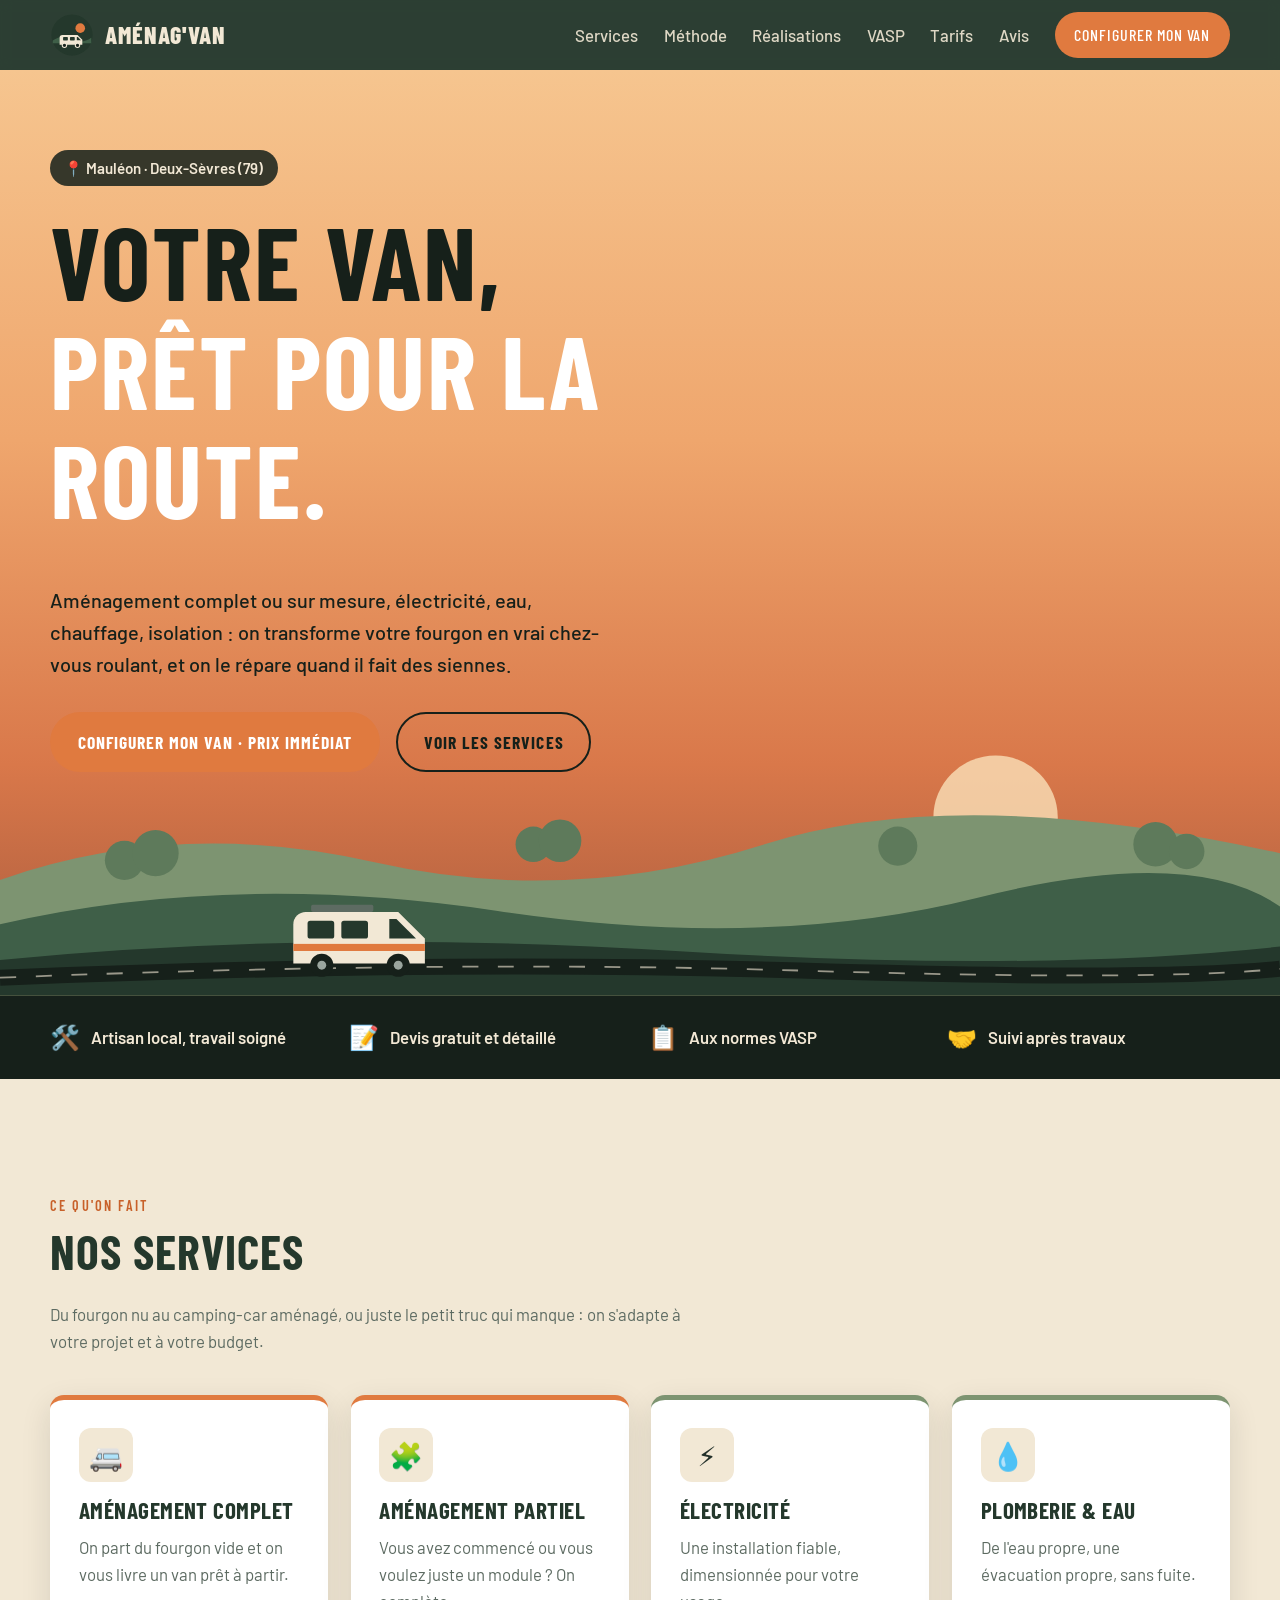
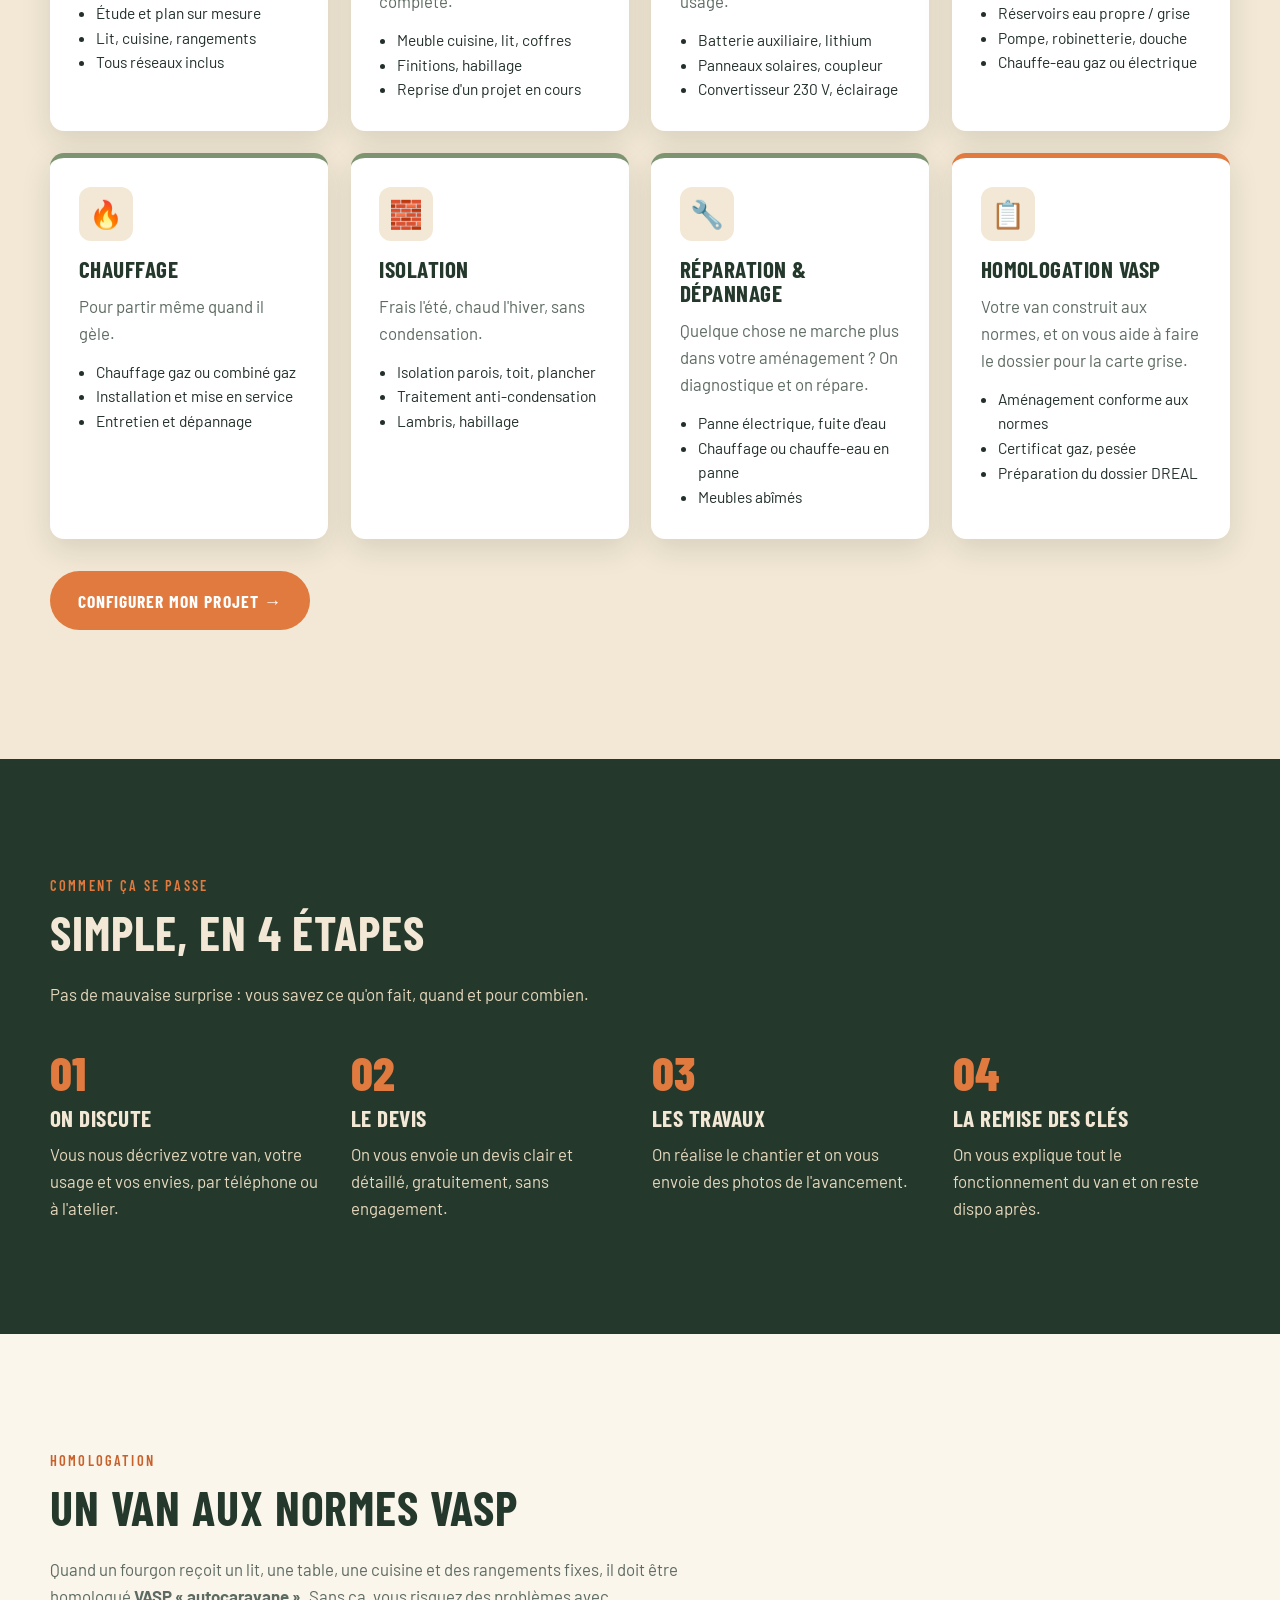
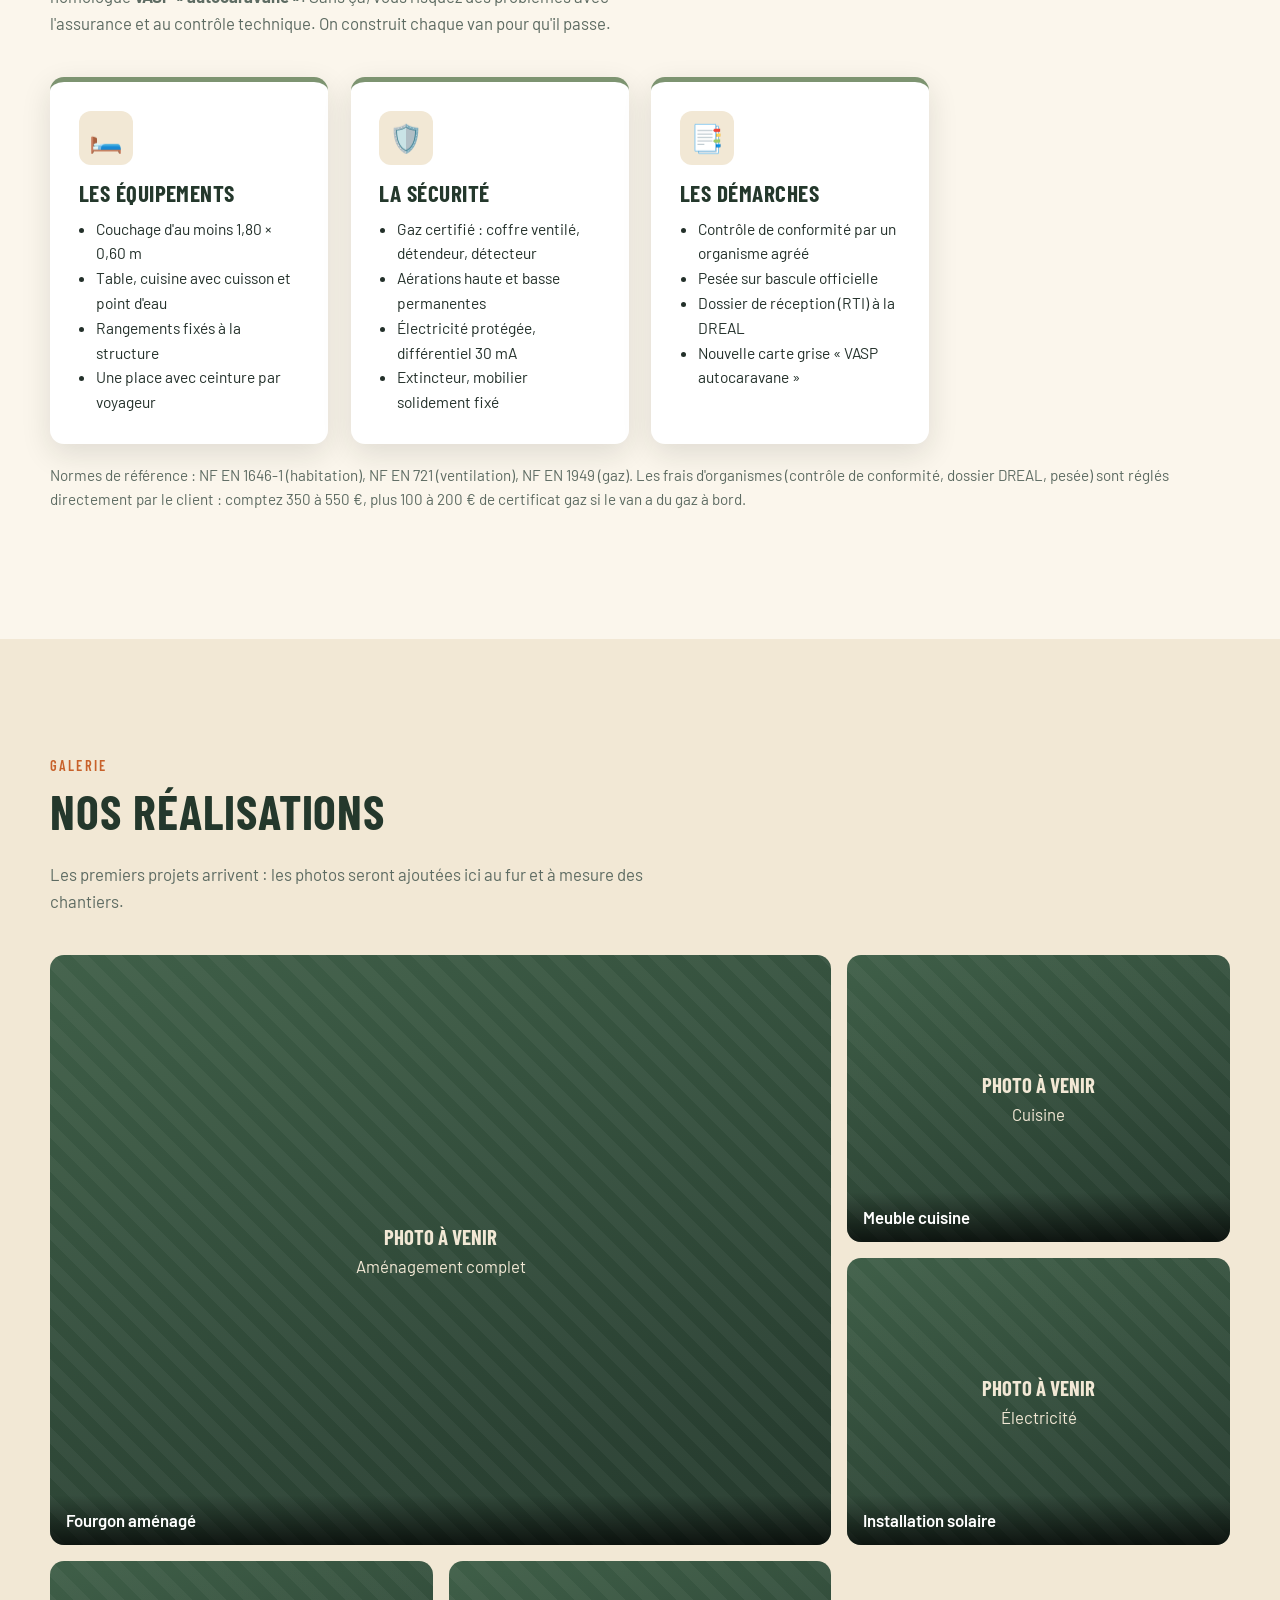
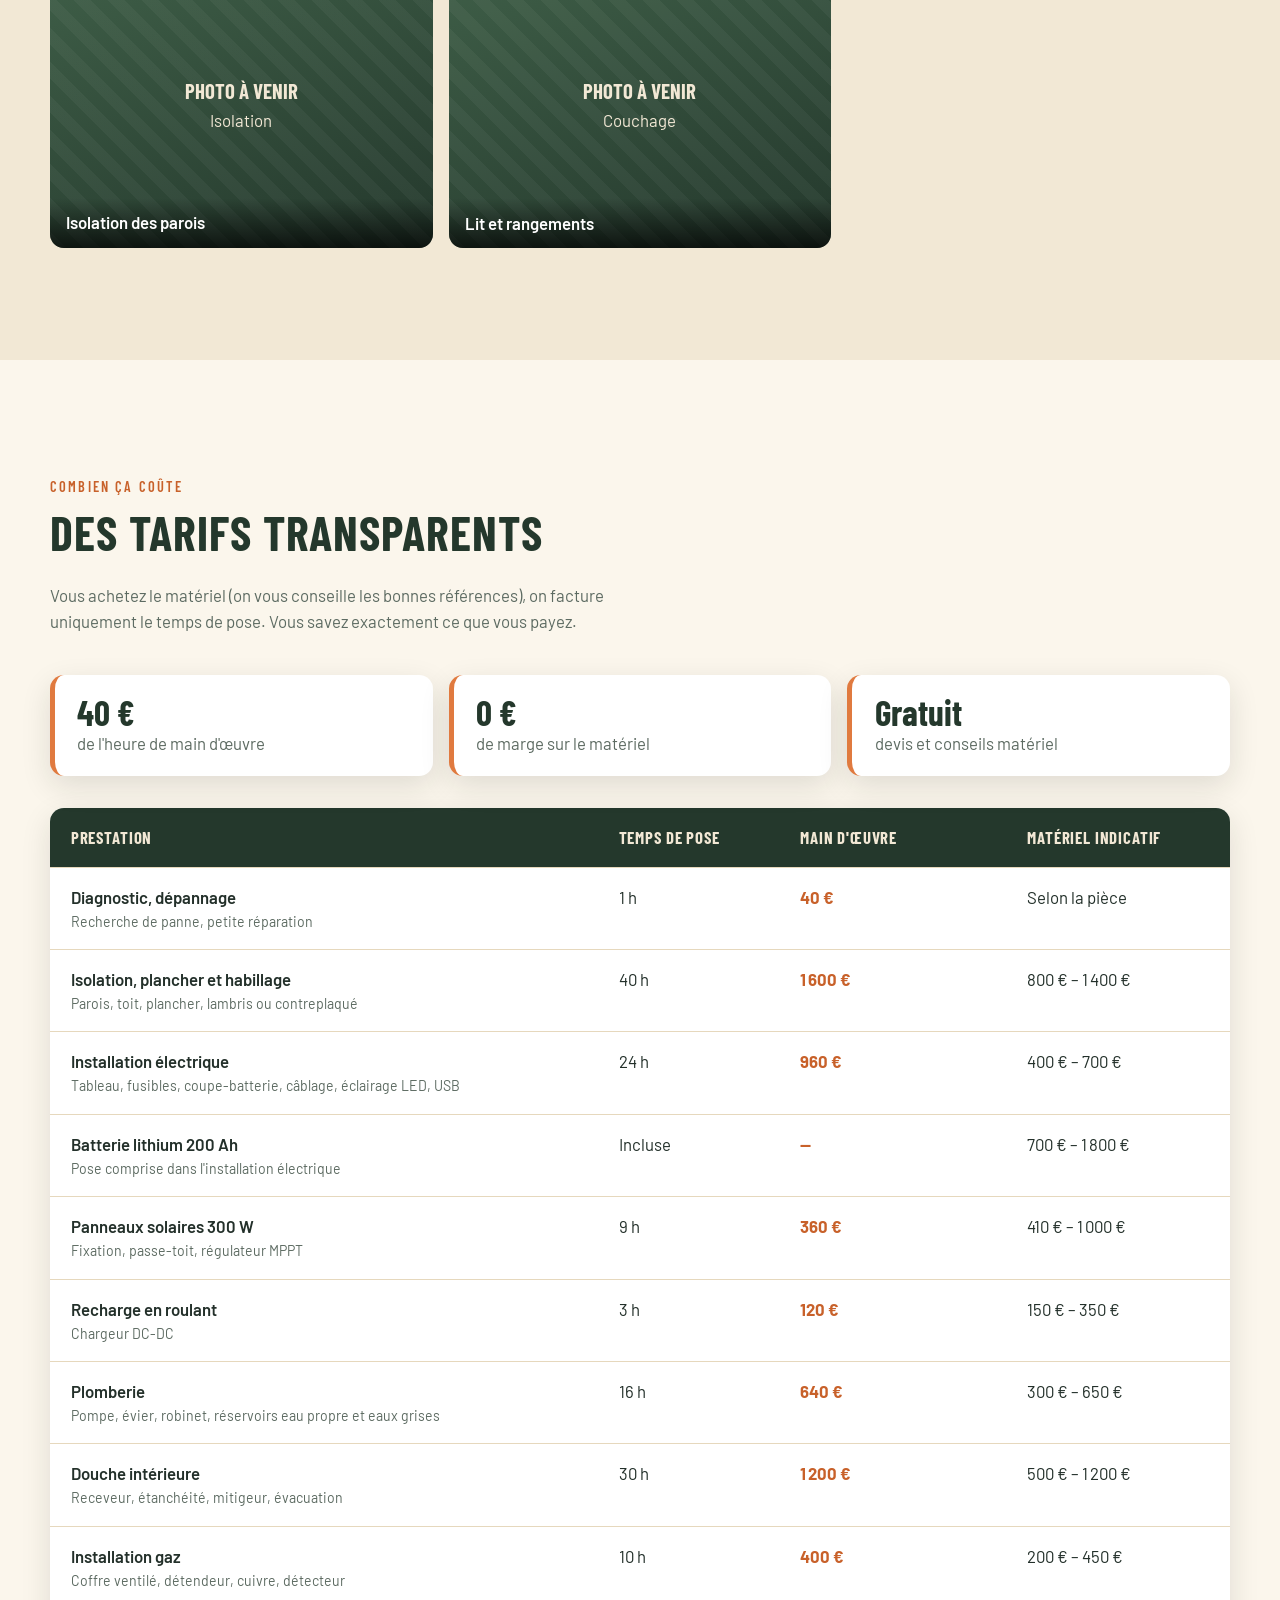
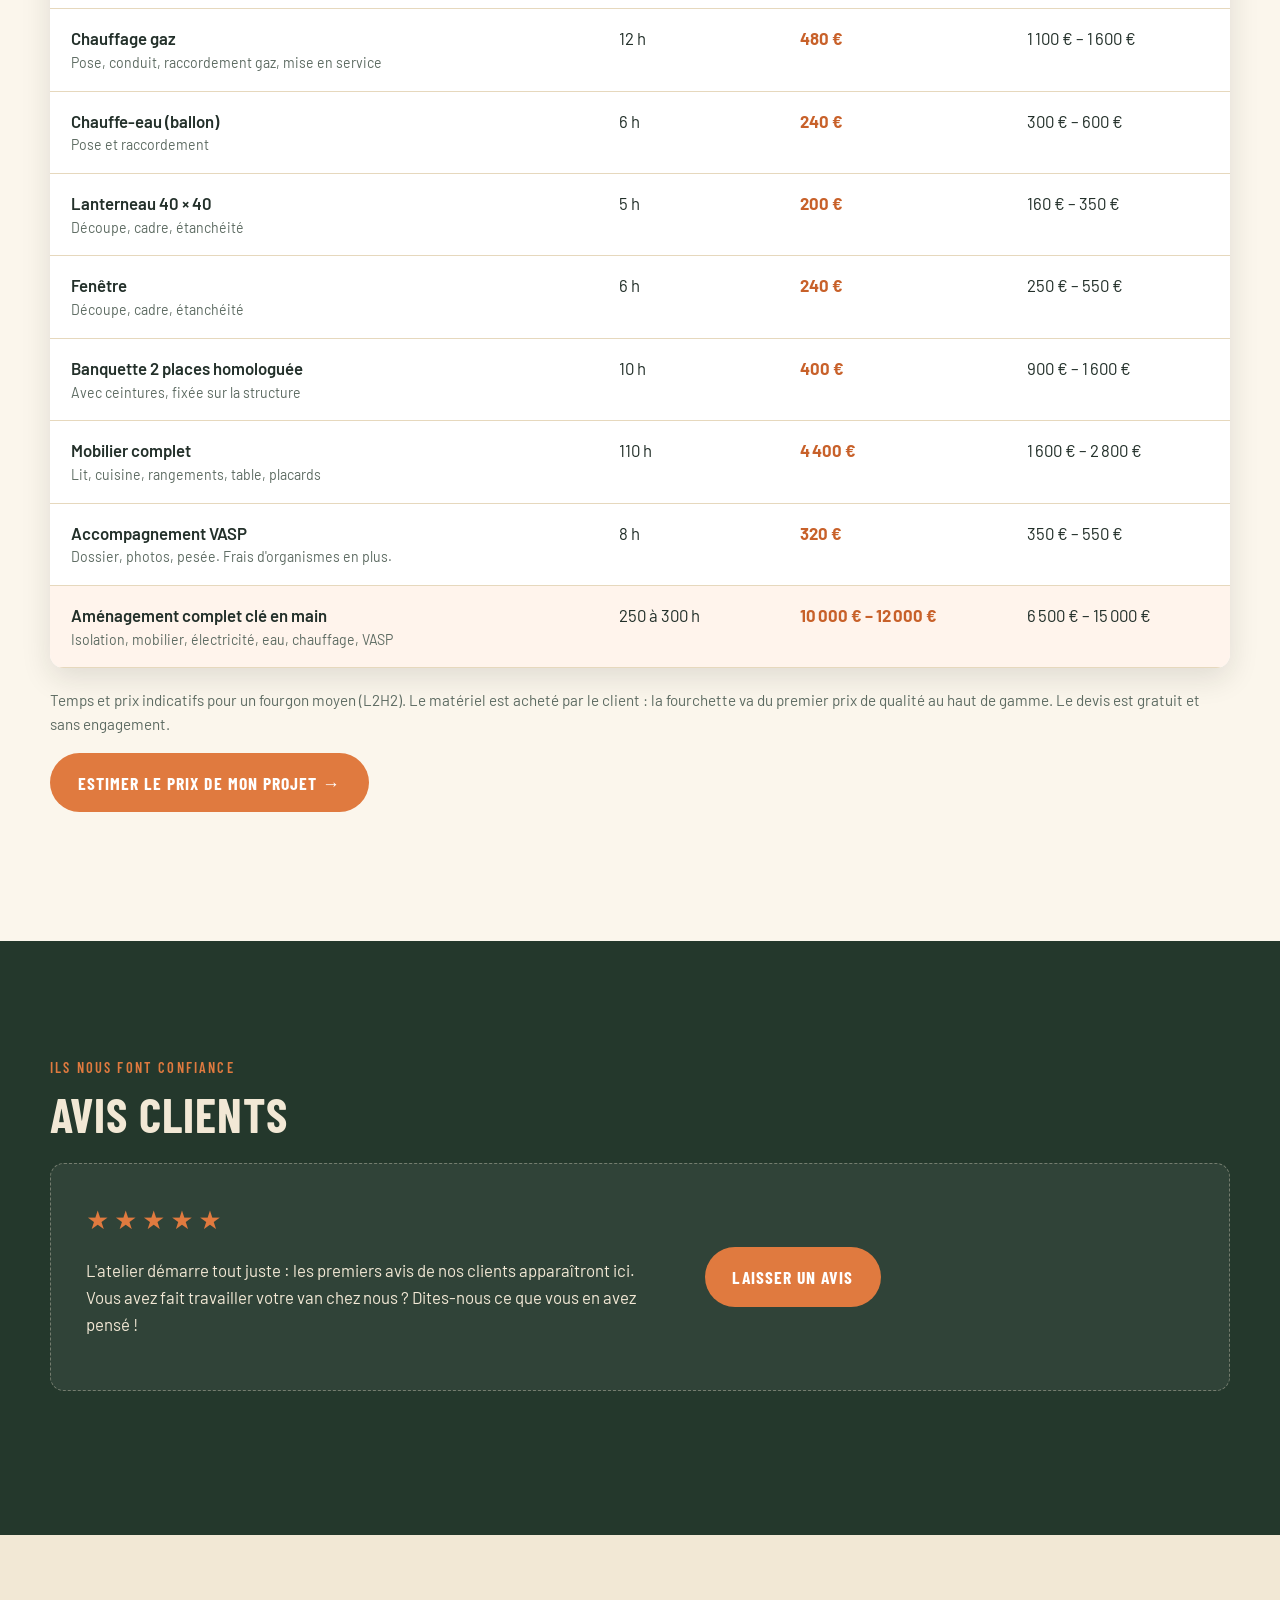
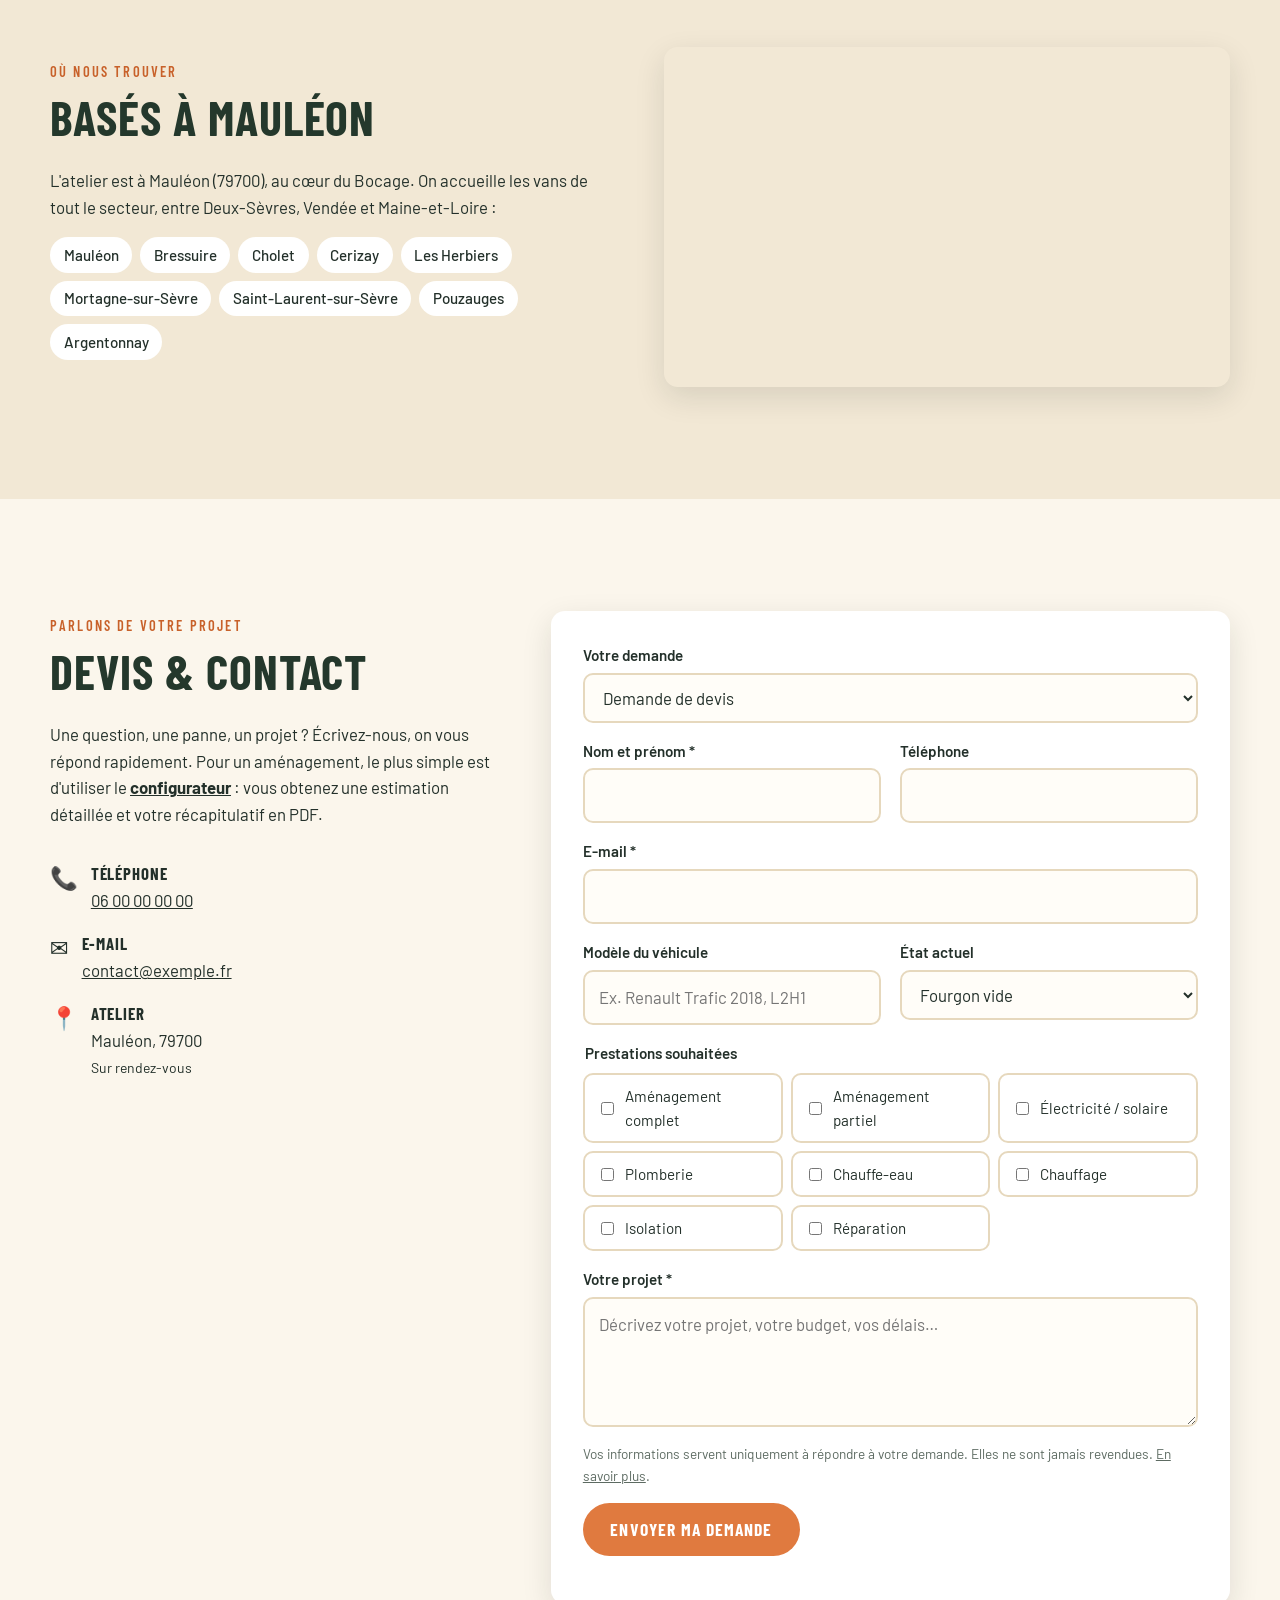
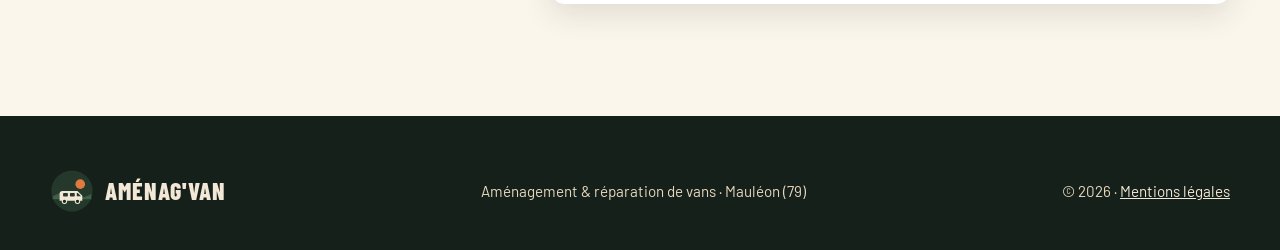
==== index.html @ 992e04f4 "Référencement Google : sitemap, robots.txt, infos entreprise locale Co-Authored-By: Claude Opus 5.5 " ====
<!DOCTYPE html>
<html lang="fr">
<head>
  <meta charset="UTF-8">
  <meta name="viewport" content="width=device-width, initial-scale=1">
  <title>Aménag'Van — Aménagement & réparation de vans à Mauléon (79)</title>
  <meta name="description" content="Aménagement complet ou partiel de vans et fourgons à Mauléon (Deux-Sèvres) : électricité, solaire, plomberie, isolation, chauffage, chauffe-eau. Devis gratuit.">
  <link rel="canonical" href="https://amenagvan.github.io/">
  <link rel="icon" href="assets/logo.svg" type="image/svg+xml">
  <!-- Aperçu lors d'un partage (WhatsApp, Facebook…) -->
  <meta property="og:type" content="website">
  <meta property="og:locale" content="fr_FR">
  <meta property="og:site_name" content="Aménag'Van">
  <meta property="og:title" content="Aménag'Van — Aménagement & réparation de vans à Mauléon (79)">
  <meta property="og:description" content="Aménagement complet ou partiel de vans : électricité, solaire, eau, chauffage gaz, isolation, homologation VASP. Estimation gratuite en ligne.">
  <meta property="og:url" content="https://amenagvan.github.io/">
  <!-- Infos entreprise locale pour Google -->
  <script type="application/ld+json">
  {
    "@context": "https://schema.org",
    "@type": "AutoRepair",
    "name": "Aménag'Van",
    "url": "https://amenagvan.github.io/",
    "logo": "https://amenagvan.github.io/assets/logo.svg",
    "description": "Aménagement complet ou partiel et réparation de vans et fourgons : électricité, solaire, plomberie, isolation, chauffage gaz, homologation VASP.",
    "address": { "@type": "PostalAddress", "addressLocality": "Mauléon", "postalCode": "79700", "addressRegion": "Deux-Sèvres", "addressCountry": "FR" },
    "areaServed": ["Mauléon", "Bressuire", "Cholet", "Cerizay", "Les Herbiers", "Mortagne-sur-Sèvre", "Pouzauges"],
    "priceRange": "€€"
  }
  </script>
  <link rel="preconnect" href="https://fonts.googleapis.com">
  <link rel="preconnect" href="https://fonts.gstatic.com" crossorigin>
  <link href="https://fonts.googleapis.com/css2?family=Barlow:wght@400;500;600;700&family=Barlow+Condensed:wght@600;700;800&display=swap" rel="stylesheet">
  <link rel="stylesheet" href="css/style.css?v=3">
</head>
<body>

<!-- ================= EN-TÊTE ================= -->
<header class="entete">
  <div class="container">
    <a href="#accueil" class="marque">
      <img src="assets/logo.svg" alt="">
      <span>Aménag'Van</span>
    </a>
    <button class="burger" aria-label="Ouvrir le menu" aria-expanded="false">☰</button>
    <nav class="nav" aria-label="Navigation principale">
      <ul>
        <li><a href="#services">Services</a></li>
        <li><a href="#methode">Méthode</a></li>
        <li><a href="#realisations">Réalisations</a></li>
        <li><a href="#vasp">VASP</a></li>
        <li><a href="#tarifs">Tarifs</a></li>
        <li><a href="#avis">Avis</a></li>
        <li><a href="configurateur.html" class="btn btn--soleil">Configurer mon van</a></li>
      </ul>
    </nav>
  </div>
</header>

<main>

<!-- ================= HÉRO ================= -->
<section class="hero" id="accueil">
  <div class="container">
    <span class="badge-lieu">📍 Mauléon · Deux-Sèvres (79)</span>
    <h1>Votre van, <em>prêt pour la route.</em></h1>
    <p>Aménagement complet ou sur mesure, électricité, eau, chauffage, isolation : on transforme votre fourgon en vrai chez-vous roulant, et on le répare quand il fait des siennes.</p>
    <div class="btns">
      <a href="configurateur.html" class="btn btn--soleil">Configurer mon van · prix immédiat</a>
      <a href="#services" class="btn btn--contour">Voir les services</a>
    </div>
  </div>

  <!-- Paysage illustré : bocage + van -->
  <svg class="hero__paysage" viewBox="0 0 1440 320" preserveAspectRatio="xMidYMax slice" aria-hidden="true">
    <circle cx="1120" cy="120" r="70" fill="#fbe0b8" opacity=".8"/>
    <path d="M0 190 Q200 120 420 170 T860 150 T1440 160 V320 H0 Z" fill="#7d9471"/>
    <g fill="#5e7a5b">
      <circle cx="140" cy="168" r="22"/><circle cx="175" cy="160" r="26"/><circle cx="600" cy="150" r="20"/>
      <circle cx="630" cy="146" r="24"/><circle cx="1010" cy="152" r="22"/><circle cx="1300" cy="150" r="25"/><circle cx="1335" cy="158" r="20"/>
    </g>
    <path d="M0 240 Q260 180 560 225 T1100 210 T1440 220 V320 H0 Z" fill="#3f5f48"/>
    <path d="M0 280 Q360 245 760 270 T1440 265 V320 H0 Z" fill="#24382c"/>
    <!-- route -->
    <path d="M0 300 Q500 280 900 292 T1440 290" stroke="#16201a" stroke-width="18" fill="none"/>
    <path d="M0 300 Q500 280 900 292 T1440 290" stroke="#f2e8d5" stroke-width="2" stroke-dasharray="18 22" fill="none" opacity=".6"/>
    <!-- van -->
    <g transform="translate(330 222)">
      <path d="M0 62 V18 a14 14 0 0 1 14-14 h104 l30 30 v28 Z" fill="#f2e8d5"/>
      <rect x="0" y="40" width="148" height="8" fill="#e07a3f"/>
      <rect x="16" y="14" width="30" height="20" rx="3" fill="#24382c"/>
      <rect x="54" y="14" width="30" height="20" rx="3" fill="#24382c"/>
      <path d="M108 12 h8 l22 22 h-30 Z" fill="#24382c"/>
      <rect x="20" y="-4" width="70" height="8" rx="2" fill="#5d6b62"/>
      <circle cx="32" cy="64" r="13" fill="#16201a"/><circle cx="32" cy="64" r="5" fill="#9aa59e"/>
      <circle cx="118" cy="64" r="13" fill="#16201a"/><circle cx="118" cy="64" r="5" fill="#9aa59e"/>
    </g>
  </svg>
</section>

<!-- ================= ATOUTS ================= -->
<section class="atouts" aria-label="Nos engagements">
  <div class="container">
    <ul>
      <li><span>🛠️</span> Artisan local, travail soigné</li>
      <li><span>📝</span> Devis gratuit et détaillé</li>
      <li><span>📋</span> Aux normes VASP</li>
      <li><span>🤝</span> Suivi après travaux</li>
    </ul>
  </div>
</section>

<!-- ================= SERVICES ================= -->
<section class="section" id="services">
  <div class="container">
    <span class="surtitre">Ce qu'on fait</span>
    <h2>Nos services</h2>
    <p class="intro">Du fourgon nu au camping-car aménagé, ou juste le petit truc qui manque : on s'adapte à votre projet et à votre budget.</p>

    <div class="grille-services">
      <article class="carte carte--vedette">
        <div class="ico">🚐</div>
        <h3>Aménagement complet</h3>
        <p>On part du fourgon vide et on vous livre un van prêt à partir.</p>
        <ul><li>Étude et plan sur mesure</li><li>Lit, cuisine, rangements</li><li>Tous réseaux inclus</li></ul>
      </article>
      <article class="carte carte--vedette">
        <div class="ico">🧩</div>
        <h3>Aménagement partiel</h3>
        <p>Vous avez commencé ou vous voulez juste un module ? On complète.</p>
        <ul><li>Meuble cuisine, lit, coffres</li><li>Finitions, habillage</li><li>Reprise d'un projet en cours</li></ul>
      </article>
      <article class="carte">
        <div class="ico">⚡</div>
        <h3>Électricité</h3>
        <p>Une installation fiable, dimensionnée pour votre usage.</p>
        <ul><li>Batterie auxiliaire, lithium</li><li>Panneaux solaires, coupleur</li><li>Convertisseur 230 V, éclairage</li></ul>
      </article>
      <article class="carte">
        <div class="ico">💧</div>
        <h3>Plomberie & eau</h3>
        <p>De l'eau propre, une évacuation propre, sans fuite.</p>
        <ul><li>Réservoirs eau propre / grise</li><li>Pompe, robinetterie, douche</li><li>Chauffe-eau gaz ou électrique</li></ul>
      </article>
      <article class="carte">
        <div class="ico">🔥</div>
        <h3>Chauffage</h3>
        <p>Pour partir même quand il gèle.</p>
        <ul><li>Chauffage gaz ou combiné gaz</li><li>Installation et mise en service</li><li>Entretien et dépannage</li></ul>
      </article>
      <article class="carte">
        <div class="ico">🧱</div>
        <h3>Isolation</h3>
        <p>Frais l'été, chaud l'hiver, sans condensation.</p>
        <ul><li>Isolation parois, toit, plancher</li><li>Traitement anti-condensation</li><li>Lambris, habillage</li></ul>
      </article>
      <article class="carte">
        <div class="ico">🔧</div>
        <h3>Réparation & dépannage</h3>
        <p>Quelque chose ne marche plus dans votre aménagement ? On diagnostique et on répare.</p>
        <ul><li>Panne électrique, fuite d'eau</li><li>Chauffage ou chauffe-eau en panne</li><li>Meubles abîmés</li></ul>
      </article>
      <article class="carte carte--vedette">
        <div class="ico">📋</div>
        <h3>Homologation VASP</h3>
        <p>Votre van construit aux normes, et on vous aide à faire le dossier pour la carte grise.</p>
        <ul><li>Aménagement conforme aux normes</li><li>Certificat gaz, pesée</li><li>Préparation du dossier DREAL</li></ul>
      </article>
    </div>
    <p style="margin-top:2rem"><a href="configurateur.html" class="btn btn--soleil">Configurer mon projet →</a></p>
  </div>
</section>

<!-- ================= MÉTHODE ================= -->
<section class="section section--sombre" id="methode">
  <div class="container">
    <span class="surtitre">Comment ça se passe</span>
    <h2>Simple, en 4 étapes</h2>
    <p class="intro">Pas de mauvaise surprise : vous savez ce qu'on fait, quand et pour combien.</p>
    <div class="etapes">
      <div class="etape"><h3>On discute</h3><p>Vous nous décrivez votre van, votre usage et vos envies, par téléphone ou à l'atelier.</p></div>
      <div class="etape"><h3>Le devis</h3><p>On vous envoie un devis clair et détaillé, gratuitement, sans engagement.</p></div>
      <div class="etape"><h3>Les travaux</h3><p>On réalise le chantier et on vous envoie des photos de l'avancement.</p></div>
      <div class="etape"><h3>La remise des clés</h3><p>On vous explique tout le fonctionnement du van et on reste dispo après.</p></div>
    </div>
  </div>
</section>

<!-- ================= VASP ================= -->
<section class="section section--claire" id="vasp">
  <div class="container">
    <span class="surtitre">Homologation</span>
    <h2>Un van aux normes VASP</h2>
    <p class="intro">Quand un fourgon reçoit un lit, une table, une cuisine et des rangements fixes, il doit être homologué <strong>VASP « autocaravane »</strong>. Sans ça, vous risquez des problèmes avec l'assurance et au contrôle technique. On construit chaque van pour qu'il passe.</p>

    <div class="grille-services">
      <article class="carte">
        <div class="ico">🛏️</div>
        <h3>Les équipements</h3>
        <ul><li>Couchage d'au moins 1,80 × 0,60 m</li><li>Table, cuisine avec cuisson et point d'eau</li><li>Rangements fixés à la structure</li><li>Une place avec ceinture par voyageur</li></ul>
      </article>
      <article class="carte">
        <div class="ico">🛡️</div>
        <h3>La sécurité</h3>
        <ul><li>Gaz certifié : coffre ventilé, détendeur, détecteur</li><li>Aérations haute et basse permanentes</li><li>Électricité protégée, différentiel 30 mA</li><li>Extincteur, mobilier solidement fixé</li></ul>
      </article>
      <article class="carte">
        <div class="ico">📑</div>
        <h3>Les démarches</h3>
        <ul><li>Contrôle de conformité par un organisme agréé</li><li>Pesée sur bascule officielle</li><li>Dossier de réception (RTI) à la DREAL</li><li>Nouvelle carte grise « VASP autocaravane »</li></ul>
      </article>
    </div>
    <p class="note">Normes de référence : NF EN 1646-1 (habitation), NF EN 721 (ventilation), NF EN 1949 (gaz). Les frais d'organismes (contrôle de conformité, dossier DREAL, pesée) sont réglés directement par le client : comptez 350 à 550 €, plus 100 à 200 € de certificat gaz si le van a du gaz à bord.</p>
  </div>
</section>

<!-- ================= RÉALISATIONS ================= -->
<section class="section" id="realisations">
  <div class="container">
    <span class="surtitre">Galerie</span>
    <h2>Nos réalisations</h2>
    <p class="intro">Les premiers projets arrivent : les photos seront ajoutées ici au fur et à mesure des chantiers.</p>

    <!-- Pour ajouter une photo : remplacer le <div class="vide"> par
         <img src="assets/galerie/nom-photo.jpg" alt="Description"> -->
    <div class="galerie">
      <figure><div class="vide"><div><strong>Photo à venir</strong>Aménagement complet</div></div><figcaption>Fourgon aménagé</figcaption></figure>
      <figure><div class="vide"><div><strong>Photo à venir</strong>Cuisine</div></div><figcaption>Meuble cuisine</figcaption></figure>
      <figure><div class="vide"><div><strong>Photo à venir</strong>Électricité</div></div><figcaption>Installation solaire</figcaption></figure>
      <figure><div class="vide"><div><strong>Photo à venir</strong>Isolation</div></div><figcaption>Isolation des parois</figcaption></figure>
      <figure><div class="vide"><div><strong>Photo à venir</strong>Couchage</div></div><figcaption>Lit et rangements</figcaption></figure>
    </div>
  </div>
</section>

<!-- ================= TARIFS ================= -->
<section class="section section--claire" id="tarifs">
  <div class="container">
    <span class="surtitre">Combien ça coûte</span>
    <h2>Des tarifs transparents</h2>
    <p class="intro">Vous achetez le matériel (on vous conseille les bonnes références), on facture uniquement le temps de pose. Vous savez exactement ce que vous payez.</p>

    <div class="principe-tarif">
      <div><b data-tarif="taux">40 €</b><span>de l'heure de main d'œuvre</span></div>
      <div><b>0 €</b><span>de marge sur le matériel</span></div>
      <div><b>Gratuit</b><span>devis et conseils matériel</span></div>
    </div>

    <!-- Le tableau est rempli automatiquement depuis js/tarifs.js -->
    <table class="tarifs">
      <thead><tr><th>Prestation</th><th>Temps de pose</th><th>Main d'œuvre</th><th>Matériel indicatif</th></tr></thead>
      <tbody id="grille-tarifs"></tbody>
    </table>
    <p class="note">Temps et prix indicatifs pour un fourgon moyen (L2H2). Le matériel est acheté par le client : la fourchette va du premier prix de qualité au haut de gamme. Le devis est gratuit et sans engagement.</p>
    <p><a href="configurateur.html" class="btn btn--soleil">Estimer le prix de mon projet →</a></p>
  </div>
</section>

<!-- ================= AVIS ================= -->
<section class="section section--sombre" id="avis">
  <div class="container">
    <span class="surtitre">Ils nous font confiance</span>
    <h2>Avis clients</h2>

    <div class="avis-vide">
      <div>
        <div class="etoiles">★★★★★</div>
        <p>L'atelier démarre tout juste : les premiers avis de nos clients apparaîtront ici. Vous avez fait travailler votre van chez nous ? Dites-nous ce que vous en avez pensé !</p>
      </div>
      <div><a href="#devis" class="btn btn--soleil" data-sujet="avis">Laisser un avis</a></div>
    </div>

    <!-- Pour ajouter un vrai avis, copier ce bloc dans .liste-avis :
    <blockquote class="avis">
      <div class="etoiles">★★★★★</div>
      <p>Texte de l'avis.</p>
      <cite>Prénom, ville</cite>
    </blockquote>
    -->
    <div class="liste-avis"></div>
  </div>
</section>

<!-- ================= ZONE ================= -->
<section class="section" id="zone">
  <div class="container zone">
    <div>
      <span class="surtitre">Où nous trouver</span>
      <h2>Basés à Mauléon</h2>
      <p>L'atelier est à Mauléon (79700), au cœur du Bocage. On accueille les vans de tout le secteur, entre Deux-Sèvres, Vendée et Maine-et-Loire :</p>
      <ul class="villes">
        <li>Mauléon</li><li>Bressuire</li><li>Cholet</li><li>Cerizay</li><li>Les Herbiers</li>
        <li>Mortagne-sur-Sèvre</li><li>Saint-Laurent-sur-Sèvre</li><li>Pouzauges</li><li>Argentonnay</li>
      </ul>
    </div>
    <iframe title="Carte de Mauléon"
      src="https://www.openstreetmap.org/export/embed.html?bbox=-0.86%2C46.86%2C-0.64%2C46.98&amp;layer=mapnik&amp;marker=46.9228%2C-0.7495"
      loading="lazy"></iframe>
  </div>
</section>

<!-- ================= DEVIS / CONTACT ================= -->
<section class="section section--claire" id="devis">
  <div class="container devis-grille">
    <div>
      <span class="surtitre">Parlons de votre projet</span>
      <h2>Devis & contact</h2>
      <p>Une question, une panne, un projet ? Écrivez-nous, on vous répond rapidement. Pour un aménagement, le plus simple est d'utiliser le <a href="configurateur.html"><strong>configurateur</strong></a> : vous obtenez une estimation détaillée et votre récapitulatif en PDF.</p>
      <ul class="infos-contact">
        <li><span>📞</span><div><strong>Téléphone</strong><a href="tel:+33600000000" data-config="tel">06 00 00 00 00</a></div></li>
        <li><span>✉️</span><div><strong>E-mail</strong><a href="mailto:contact@exemple.fr" data-config="email">contact@exemple.fr</a></div></li>
        <li><span>📍</span><div><strong>Atelier</strong>Mauléon, 79700<br><small>Sur rendez-vous</small></div></li>
      </ul>
    </div>

    <form class="formulaire" id="form-devis" novalidate>
      <div class="champ champ--large">
        <label for="sujet">Votre demande</label>
        <select id="sujet" name="sujet">
          <option value="devis">Demande de devis</option>
          <option value="question">Question / renseignement</option>
          <option value="depannage">Dépannage / réparation</option>
          <option value="avis">Laisser un avis</option>
        </select>
      </div>
      <div class="champ"><label for="nom">Nom et prénom *</label><input id="nom" name="nom" required autocomplete="name"></div>
      <div class="champ"><label for="tel">Téléphone</label><input id="tel" name="tel" type="tel" autocomplete="tel"></div>
      <div class="champ champ--large"><label for="email">E-mail *</label><input id="email" name="email" type="email" required autocomplete="email"></div>

      <div class="champ bloc-devis"><label for="vehicule">Modèle du véhicule</label><input id="vehicule" name="vehicule" placeholder="Ex. Renault Trafic 2018, L2H1"></div>
      <div class="champ bloc-devis">
        <label for="etat">État actuel</label>
        <select id="etat" name="etat">
          <option>Fourgon vide</option>
          <option>Déjà partiellement aménagé</option>
          <option>Déjà aménagé (réparation / ajout)</option>
        </select>
      </div>

      <fieldset class="bloc-devis">
        <legend>Prestations souhaitées</legend>
        <div class="cases">
          <label><input type="checkbox" name="prestations" value="Aménagement complet"> Aménagement complet</label>
          <label><input type="checkbox" name="prestations" value="Aménagement partiel"> Aménagement partiel</label>
          <label><input type="checkbox" name="prestations" value="Électricité / solaire"> Électricité / solaire</label>
          <label><input type="checkbox" name="prestations" value="Plomberie"> Plomberie</label>
          <label><input type="checkbox" name="prestations" value="Chauffe-eau"> Chauffe-eau</label>
          <label><input type="checkbox" name="prestations" value="Chauffage"> Chauffage</label>
          <label><input type="checkbox" name="prestations" value="Isolation"> Isolation</label>
          <label><input type="checkbox" name="prestations" value="Réparation"> Réparation</label>
        </div>
      </fieldset>

      <div class="champ champ--large"><label for="message" id="label-message">Votre projet *</label><textarea id="message" name="message" required placeholder="Décrivez votre projet, votre budget, vos délais…"></textarea></div>

      <p class="mention-rgpd">Vos informations servent uniquement à répondre à votre demande. Elles ne sont jamais revendues. <a href="mentions-legales.html">En savoir plus</a>.</p>
      <button type="submit" class="btn btn--soleil">Envoyer ma demande</button>
      <p class="message-form" role="status" aria-live="polite"></p>
    </form>
  </div>
</section>

</main>

<!-- ================= PIED DE PAGE ================= -->
<footer class="pied">
  <div class="container">
    <a href="#accueil" class="marque"><img src="assets/logo.svg" alt="" width="36" height="36"><span>Aménag'Van</span></a>
    <p>Aménagement & réparation de vans · Mauléon (79)</p>
    <p>© <span id="annee">2026</span> · <a href="mentions-legales.html">Mentions légales</a></p>
  </div>
</footer>

<script src="js/config.js?v=3"></script>
<script src="js/tarifs.js?v=3"></script>
<script src="js/main.js?v=3"></script>
</body>
</html>
---- css/style.css ----
/* ==========================================================
   Aménag'Van — feuille de style
   Ambiance : aventure / outdoor (bocage, coucher de soleil)
   ========================================================== */

:root {
  --foret: #24382c;
  --foret-2: #3f5f48;
  --mousse: #7d9471;
  --sable: #f2e8d5;
  --sable-2: #e6d8bd;
  --soleil: #e07a3f;
  --soleil-2: #c8612a;
  --nuit: #16201a;
  --texte: #23302a;
  --gris: #5d6b62;

  --radius: 14px;
  --ombre: 0 10px 30px rgba(22, 32, 26, 0.12);
  --max: 1180px;

  --f-titre: "Barlow Condensed", "Arial Narrow", sans-serif;
  --f-texte: "Barlow", system-ui, sans-serif;
}

* { box-sizing: border-box; }
html { scroll-behavior: smooth; scroll-padding-top: 80px; }
body {
  margin: 0;
  font-family: var(--f-texte);
  font-size: 1.05rem;
  line-height: 1.6;
  color: var(--texte);
  background: var(--sable);
}
img, svg { max-width: 100%; display: block; }
a { color: inherit; }

h1, h2, h3 {
  font-family: var(--f-titre);
  text-transform: uppercase;
  letter-spacing: 0.02em;
  line-height: 1.05;
  margin: 0 0 0.5em;
}
h2 { font-size: clamp(2rem, 4.5vw, 3rem); color: var(--foret); }
h3 { font-size: 1.45rem; }

.container { width: min(100% - 2.5rem, var(--max)); margin-inline: auto; }
.section { padding: clamp(4rem, 9vw, 7rem) 0; }
.section--sombre { background: var(--foret); color: var(--sable); }
.section--sombre h2 { color: var(--sable); }
.section--claire { background: #fbf6ec; }

.surtitre {
  display: inline-block;
  font-family: var(--f-titre);
  font-weight: 600;
  text-transform: uppercase;
  letter-spacing: 0.15em;
  font-size: 0.9rem;
  color: var(--soleil-2);
  margin-bottom: 0.6rem;
}
.section--sombre .surtitre { color: var(--soleil); }
.intro { max-width: 640px; color: var(--gris); margin: 0 0 2.5rem; }
.section--sombre .intro { color: var(--sable-2); }

/* ---------- Boutons ---------- */
.btn {
  display: inline-flex; align-items: center; gap: 0.5rem;
  font-family: var(--f-titre); font-weight: 700; font-size: 1.1rem;
  text-transform: uppercase; letter-spacing: 0.06em; text-decoration: none;
  padding: 0.85rem 1.6rem; border-radius: 999px; border: 2px solid transparent; white-space: nowrap;
  cursor: pointer; transition: transform .15s, background .15s, color .15s;
}
.btn:hover { transform: translateY(-2px); }
.btn--soleil { background: var(--soleil); color: #fff; }
.btn--soleil:hover { background: var(--soleil-2); }
.btn--contour { border-color: currentColor; color: var(--sable); background: transparent; }
.btn--contour:hover { background: var(--sable); color: var(--foret); }

/* ---------- En-tête ---------- */
.entete {
  position: sticky; top: 0; z-index: 50;
  background: rgba(36, 56, 44, 0.96);
  backdrop-filter: blur(6px);
  color: var(--sable);
}
.entete .container { display: flex; align-items: center; justify-content: space-between; height: 70px; }
.marque { display: flex; align-items: center; gap: 0.7rem; text-decoration: none; }
.marque img { width: 44px; height: 44px; }
.marque span {
  font-family: var(--f-titre); font-weight: 800; font-size: 1.5rem;
  text-transform: uppercase; letter-spacing: 0.04em;
}
.nav ul { list-style: none; display: flex; gap: 1.6rem; margin: 0; padding: 0; align-items: center; }
.nav a { text-decoration: none; font-weight: 500; opacity: .9; }
.nav a:hover { opacity: 1; color: var(--soleil); }
.nav .btn { padding: 0.5rem 1.1rem; font-size: 1rem; opacity: 1; }
.nav .btn:hover { color: #fff; }
.burger { display: none; background: none; border: 0; color: var(--sable); font-size: 1.8rem; cursor: pointer; }

/* ---------- Héro ---------- */
.hero {
  position: relative; overflow: hidden;
  background: linear-gradient(180deg, #f6c58f 0%, #efa66d 40%, #d9784a 75%, #a85a3d 100%);
  color: var(--nuit);
}
.hero .container {
  position: relative; z-index: 2;
  min-height: min(88vh, 760px);
  display: flex; flex-direction: column; justify-content: center;
  padding: 5rem 0 14rem;
}
.hero h1 { font-size: clamp(3rem, 9vw, 6.5rem); color: var(--nuit); max-width: 12ch; }
.hero h1 em { font-style: normal; color: #fff; }
.hero p { font-size: 1.25rem; max-width: 560px; margin: 0 0 2rem; font-weight: 500; }
.hero .btns { display: flex; flex-wrap: wrap; gap: 1rem; }
.hero .btn--contour { color: var(--nuit); }
.hero .btn--contour:hover { background: var(--nuit); color: var(--sable); }
.hero__paysage { position: absolute; inset: auto 0 0 0; z-index: 1; width: 100%; height: auto; }
.badge-lieu {
  display: inline-flex; align-items: center; gap: .4rem;
  background: rgba(22,32,26,.85); color: var(--sable);
  padding: .35rem .9rem; border-radius: 999px; font-weight: 600; font-size: .95rem;
  margin-bottom: 1.2rem; width: fit-content;
}

/* ---------- Bandeau atouts ---------- */
.atouts { background: var(--nuit); color: var(--sable); }
.atouts ul {
  list-style: none; margin: 0; padding: 1.4rem 0;
  display: grid; grid-template-columns: repeat(4, 1fr); gap: 1rem;
}
.atouts li { display: flex; align-items: center; gap: .7rem; font-weight: 600; }
.atouts li span { font-size: 1.5rem; }

/* ---------- Services ---------- */
.grille-services { display: grid; grid-template-columns: repeat(auto-fill, minmax(260px, 1fr)); gap: 1.4rem; }
.carte {
  background: #fff; border-radius: var(--radius); padding: 1.8rem;
  box-shadow: var(--ombre); border-top: 5px solid var(--mousse);
  transition: transform .2s;
}
.carte:hover { transform: translateY(-4px); }
.carte .ico {
  width: 54px; height: 54px; border-radius: 12px; display: grid; place-items: center;
  background: var(--sable); font-size: 1.7rem; margin-bottom: 1rem;
}
.carte h3 { color: var(--foret); }
.carte p { color: var(--gris); margin: 0 0 .8rem; }
.carte ul { margin: 0; padding-left: 1.1rem; color: var(--texte); font-size: .97rem; }
.carte--vedette { border-top-color: var(--soleil); }

/* ---------- Étapes ---------- */
.etapes { display: grid; grid-template-columns: repeat(4, 1fr); gap: 1.5rem; counter-reset: etape; }
.etape { position: relative; padding-top: 3.6rem; }
.etape::before {
  counter-increment: etape; content: counter(etape, decimal-leading-zero);
  position: absolute; top: 0; left: 0;
  font-family: var(--f-titre); font-weight: 800; font-size: 3rem; color: var(--soleil); line-height: 1;
}
.etape h3 { color: var(--sable); }
.etape p { color: var(--sable-2); margin: 0; }

/* ---------- Galerie ---------- */
.galerie { display: grid; grid-template-columns: repeat(3, 1fr); gap: 1rem; }
.galerie figure {
  margin: 0; border-radius: var(--radius); overflow: hidden; position: relative;
  aspect-ratio: 4 / 3; background: var(--foret-2);
}
.galerie figure:first-child { grid-column: span 2; grid-row: span 2; aspect-ratio: auto; }
.galerie img { width: 100%; height: 100%; object-fit: cover; }
.galerie .vide {
  width: 100%; height: 100%; display: grid; place-items: center; text-align: center;
  color: var(--sable); padding: 1rem;
  background:
    repeating-linear-gradient(45deg, rgba(255,255,255,.04) 0 12px, transparent 12px 24px),
    linear-gradient(160deg, var(--foret-2), var(--foret));
}
.galerie .vide strong { display: block; font-family: var(--f-titre); text-transform: uppercase; font-size: 1.3rem; }
.galerie figcaption {
  position: absolute; left: 0; right: 0; bottom: 0; padding: .7rem 1rem;
  background: linear-gradient(transparent, rgba(0,0,0,.7)); color: #fff; font-weight: 600;
}

/* ---------- Tarifs ---------- */
.tarifs { width: 100%; border-collapse: collapse; background: #fff; border-radius: var(--radius); overflow: hidden; box-shadow: var(--ombre); }
.tarifs th, .tarifs td { padding: 1rem 1.3rem; text-align: left; border-bottom: 1px solid var(--sable-2); }
.tarifs thead th { background: var(--foret); color: var(--sable); font-family: var(--f-titre); text-transform: uppercase; letter-spacing: .05em; font-size: 1.05rem; }
.tarifs td { vertical-align: top; }
.tarifs td:first-child { font-weight: 600; }
.tarifs td:nth-child(n+2) { white-space: nowrap; }
.tarifs td:nth-child(3) { font-weight: 700; color: var(--soleil-2); }
.tarifs tbody tr:hover { background: #fbf6ec; }
.tarifs tbody tr:last-child { background: #fff4ec; }
.tarifs small { display: block; color: var(--gris); font-weight: 400; font-size: .88rem; }
.principe-tarif { display: grid; grid-template-columns: repeat(3, 1fr); gap: 1rem; margin-bottom: 2rem; }
.principe-tarif div { background: #fff; border-radius: var(--radius); padding: 1.2rem 1.4rem; box-shadow: var(--ombre); border-left: 5px solid var(--soleil); }
.principe-tarif b { display: block; font-family: var(--f-titre); font-size: 2.2rem; line-height: 1; color: var(--foret); }
.principe-tarif span { color: var(--gris); }
.note { margin-top: 1.2rem; color: var(--gris); font-size: .95rem; }

/* ---------- Avis ---------- */
.avis-vide {
  display: grid; grid-template-columns: 1.2fr 1fr; gap: 2rem; align-items: center;
  background: rgba(255,255,255,.06); border: 1px dashed rgba(242,232,213,.35);
  border-radius: var(--radius); padding: 2.2rem;
}
.etoiles { color: var(--soleil); font-size: 1.6rem; letter-spacing: .2em; }
.liste-avis { display: grid; grid-template-columns: repeat(auto-fill, minmax(280px, 1fr)); gap: 1.2rem; margin-top: 2rem; }
.avis { background: rgba(255,255,255,.08); border-radius: var(--radius); padding: 1.5rem; }
.avis p { margin: .5rem 0 .8rem; }
.avis cite { font-style: normal; font-weight: 700; color: var(--soleil); }

/* ---------- Formulaires ---------- */
.devis-grille { display: grid; grid-template-columns: 1fr 1.5fr; gap: 3rem; align-items: start; }
.infos-contact { list-style: none; padding: 0; margin: 2rem 0 0; display: grid; gap: 1rem; }
.infos-contact li { display: flex; gap: .8rem; align-items: flex-start; }
.infos-contact span { font-size: 1.4rem; }
.infos-contact strong { display: block; font-family: var(--f-titre); text-transform: uppercase; letter-spacing: .05em; }

form.formulaire {
  background: #fff; border-radius: var(--radius); padding: 2rem; box-shadow: var(--ombre);
  display: grid; grid-template-columns: 1fr 1fr; gap: 1rem 1.2rem;
}
.champ { display: flex; flex-direction: column; gap: .35rem; }
.champ--large { grid-column: 1 / -1; }
.champ label, fieldset legend { font-weight: 600; font-size: .95rem; }
.champ input, .champ select, .champ textarea {
  font: inherit; padding: .75rem .9rem; border: 2px solid var(--sable-2); border-radius: 10px;
  background: #fffdf8; color: var(--texte);
}
.champ input:focus, .champ select:focus, .champ textarea:focus { outline: none; border-color: var(--mousse); }
.champ textarea { min-height: 130px; resize: vertical; }
fieldset { grid-column: 1 / -1; border: 0; padding: 0; margin: 0; }
.cases { display: grid; grid-template-columns: repeat(auto-fill, minmax(170px, 1fr)); gap: .5rem; margin-top: .5rem; }
.cases label {
  display: flex; align-items: center; gap: .5rem; cursor: pointer;
  padding: .55rem .75rem; border: 2px solid var(--sable-2); border-radius: 10px; font-size: .95rem;
}
.cases input { accent-color: var(--soleil); }
.cases label:has(input:checked) { border-color: var(--soleil); background: #fff4ec; }
.formulaire .btn { grid-column: 1 / -1; justify-self: start; }
.message-form { grid-column: 1 / -1; margin: 0; font-weight: 600; }
.message-form.ok { color: var(--foret-2); }
.message-form.erreur { color: #b3261e; }
.mention-rgpd { grid-column: 1 / -1; font-size: .85rem; color: var(--gris); margin: 0; }

/* ---------- Zone ---------- */
.zone { display: grid; grid-template-columns: 1fr 1fr; gap: 3rem; align-items: center; }
.zone iframe { width: 100%; height: 340px; border: 0; border-radius: var(--radius); box-shadow: var(--ombre); }
.villes { display: flex; flex-wrap: wrap; gap: .5rem; padding: 0; list-style: none; }
.villes li { background: #fff; padding: .35rem .85rem; border-radius: 999px; font-weight: 500; font-size: .95rem; }

/* ---------- Pied de page ---------- */
.pied { background: var(--nuit); color: var(--sable-2); padding: 3rem 0 2rem; font-size: .95rem; }
.pied .container { display: flex; flex-wrap: wrap; justify-content: space-between; gap: 1.5rem; align-items: center; }
.pied a { color: var(--sable); }

/* ---------- Page simple (mentions légales) ---------- */
.page-texte { max-width: 780px; }
.page-texte h2 { font-size: 1.8rem; margin-top: 2.5rem; }
.a-remplir { background: #fff1c2; padding: 0 .3rem; border-radius: 4px; }

/* ---------- Responsive ---------- */
@media (max-width: 900px) {
  .atouts ul { grid-template-columns: 1fr 1fr; }
  .etapes { grid-template-columns: 1fr 1fr; }
  .devis-grille, .zone, .avis-vide { grid-template-columns: 1fr; }
  .galerie { grid-template-columns: 1fr 1fr; }
}
@media (max-width: 1080px) {
  .burger { display: block; }
  .nav { position: absolute; top: 70px; left: 0; right: 0; background: var(--foret); display: none; box-shadow: 0 10px 20px rgba(0,0,0,.2); }
  .nav.ouvert { display: block; }
  .nav ul { flex-direction: column; align-items: flex-start; padding: 1.2rem 1.5rem 1.5rem; gap: 1rem; }
}
@media (max-width: 760px) {
  form.formulaire { grid-template-columns: 1fr; padding: 1.4rem; }
  .principe-tarif { grid-template-columns: 1fr; }
  /* Tableau des tarifs en cartes */
  .tarifs, .tarifs tbody, .tarifs tr, .tarifs td { display: block; width: 100%; }
  .tarifs thead { display: none; }
  .tarifs tr { padding: .9rem 1rem; border-bottom: 1px solid var(--sable-2); }
  .tarifs td { padding: .15rem 0; border: 0; display: flex; justify-content: space-between; gap: 1rem; white-space: normal !important; }
  .tarifs td:first-child { display: block; margin-bottom: .4rem; }
  .tarifs td[data-label]::before { content: attr(data-label); color: var(--gris); font-weight: 500; }
}
@media (max-width: 520px) {
  .marque span { font-size: 1.2rem; white-space: nowrap; }
  .marque img { width: 36px; height: 36px; }
  .entete .btn { white-space: nowrap; font-size: .9rem; padding: .45rem .8rem; }
  .etapes, .galerie { grid-template-columns: 1fr; }
  .galerie figure:first-child { grid-column: auto; grid-row: auto; aspect-ratio: 4/3; }
  .atouts ul { grid-template-columns: 1fr; }
}
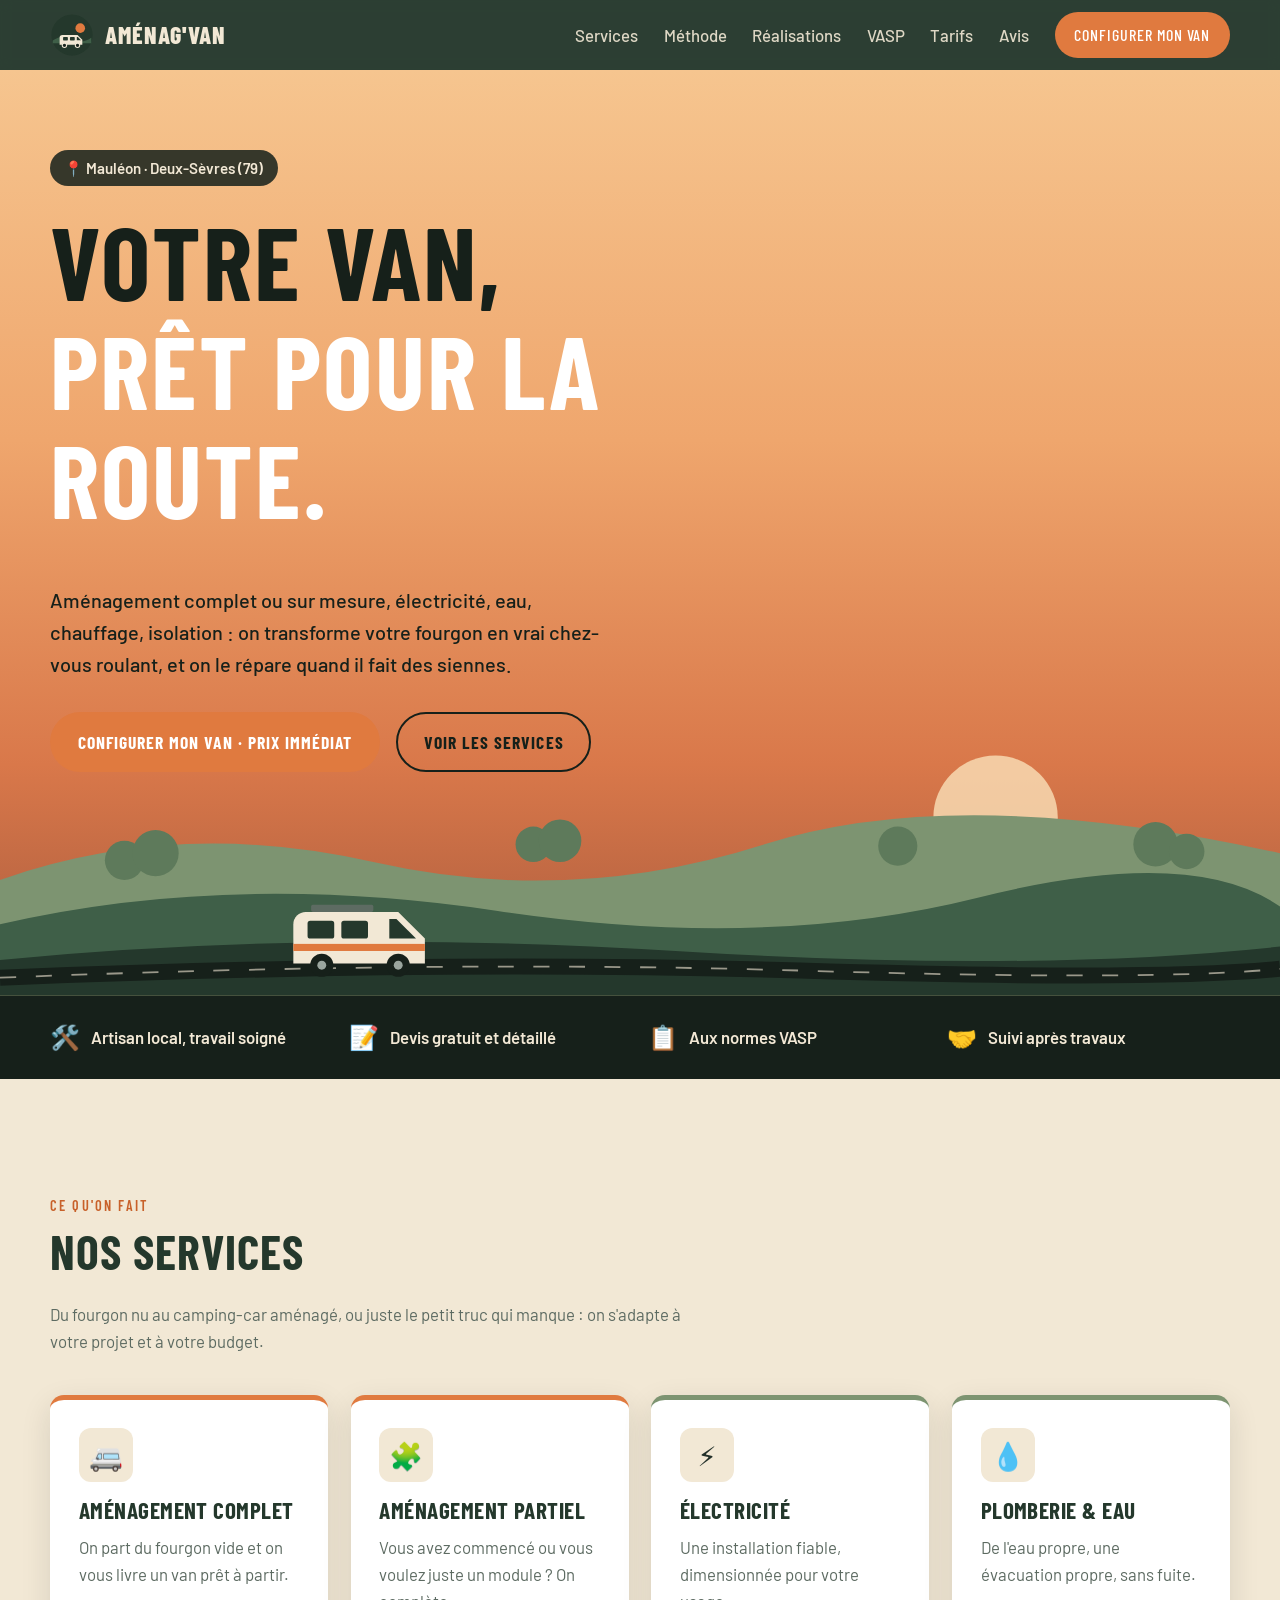
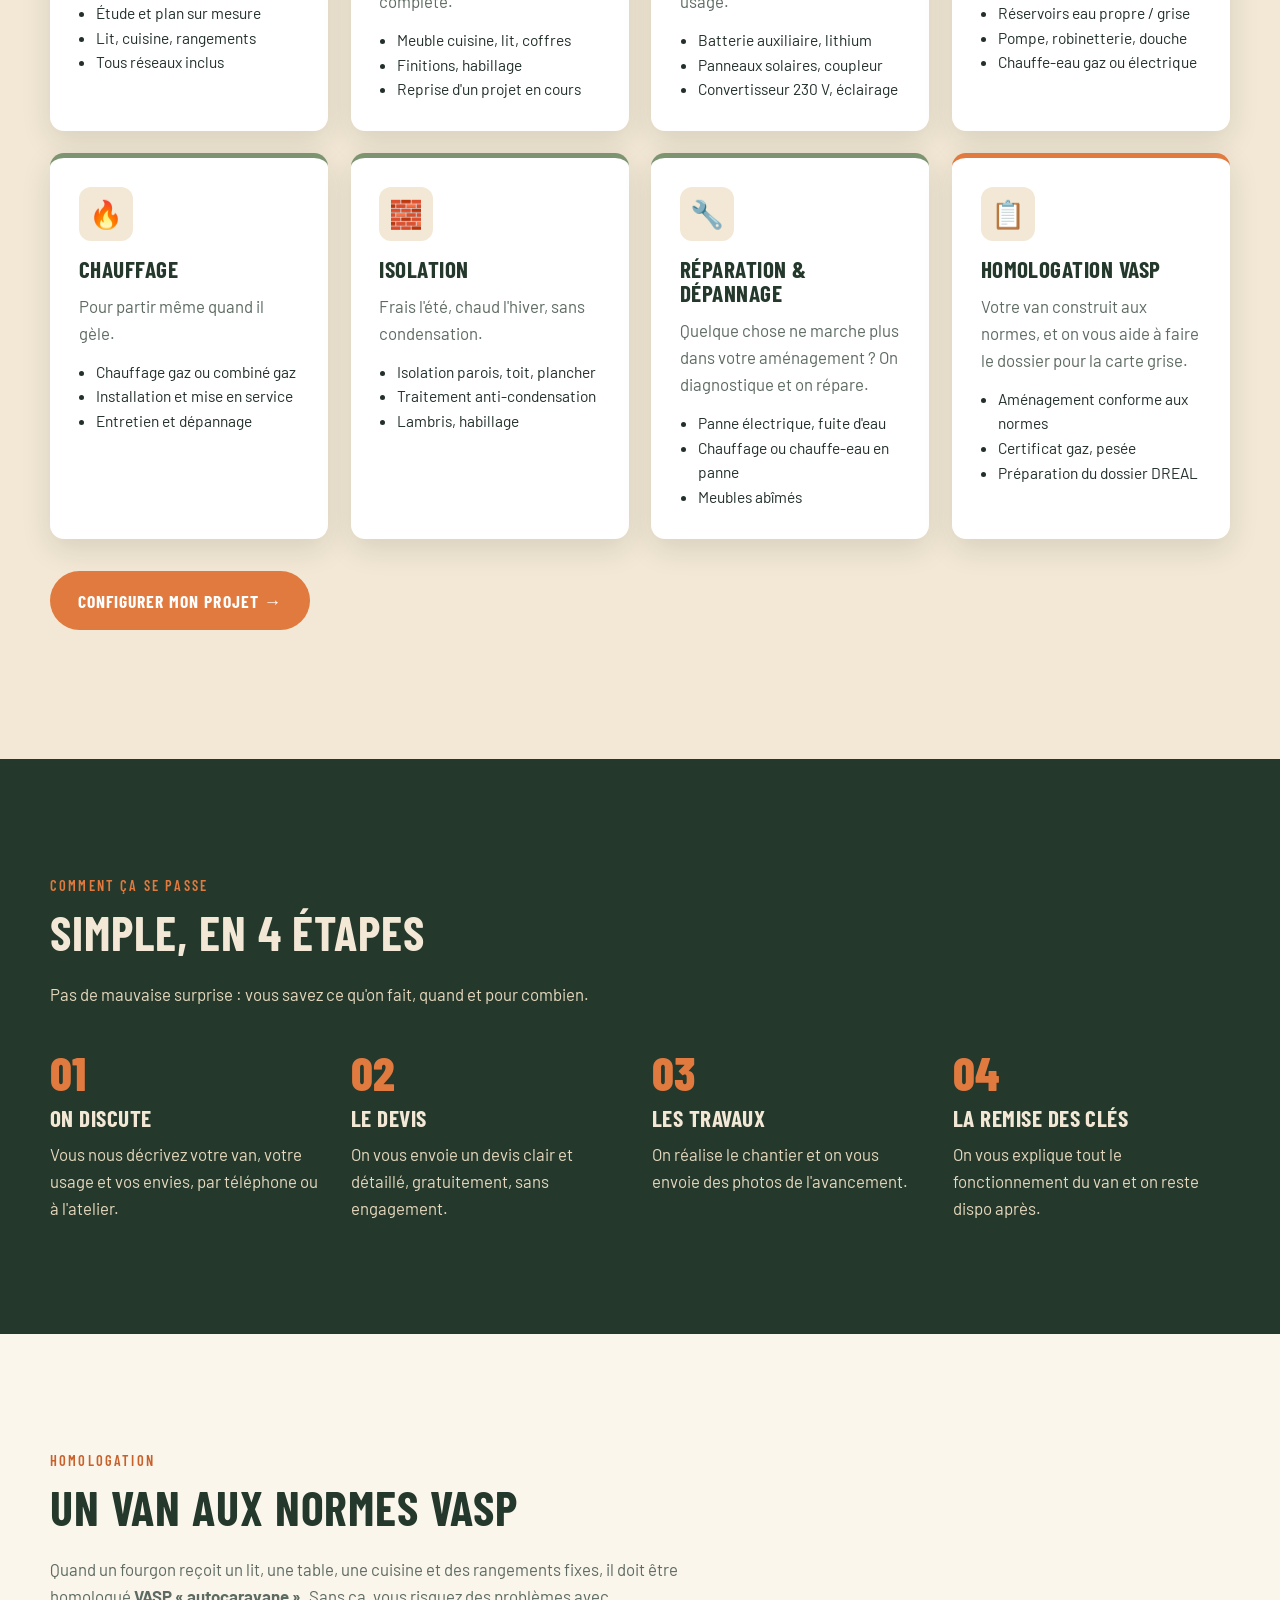
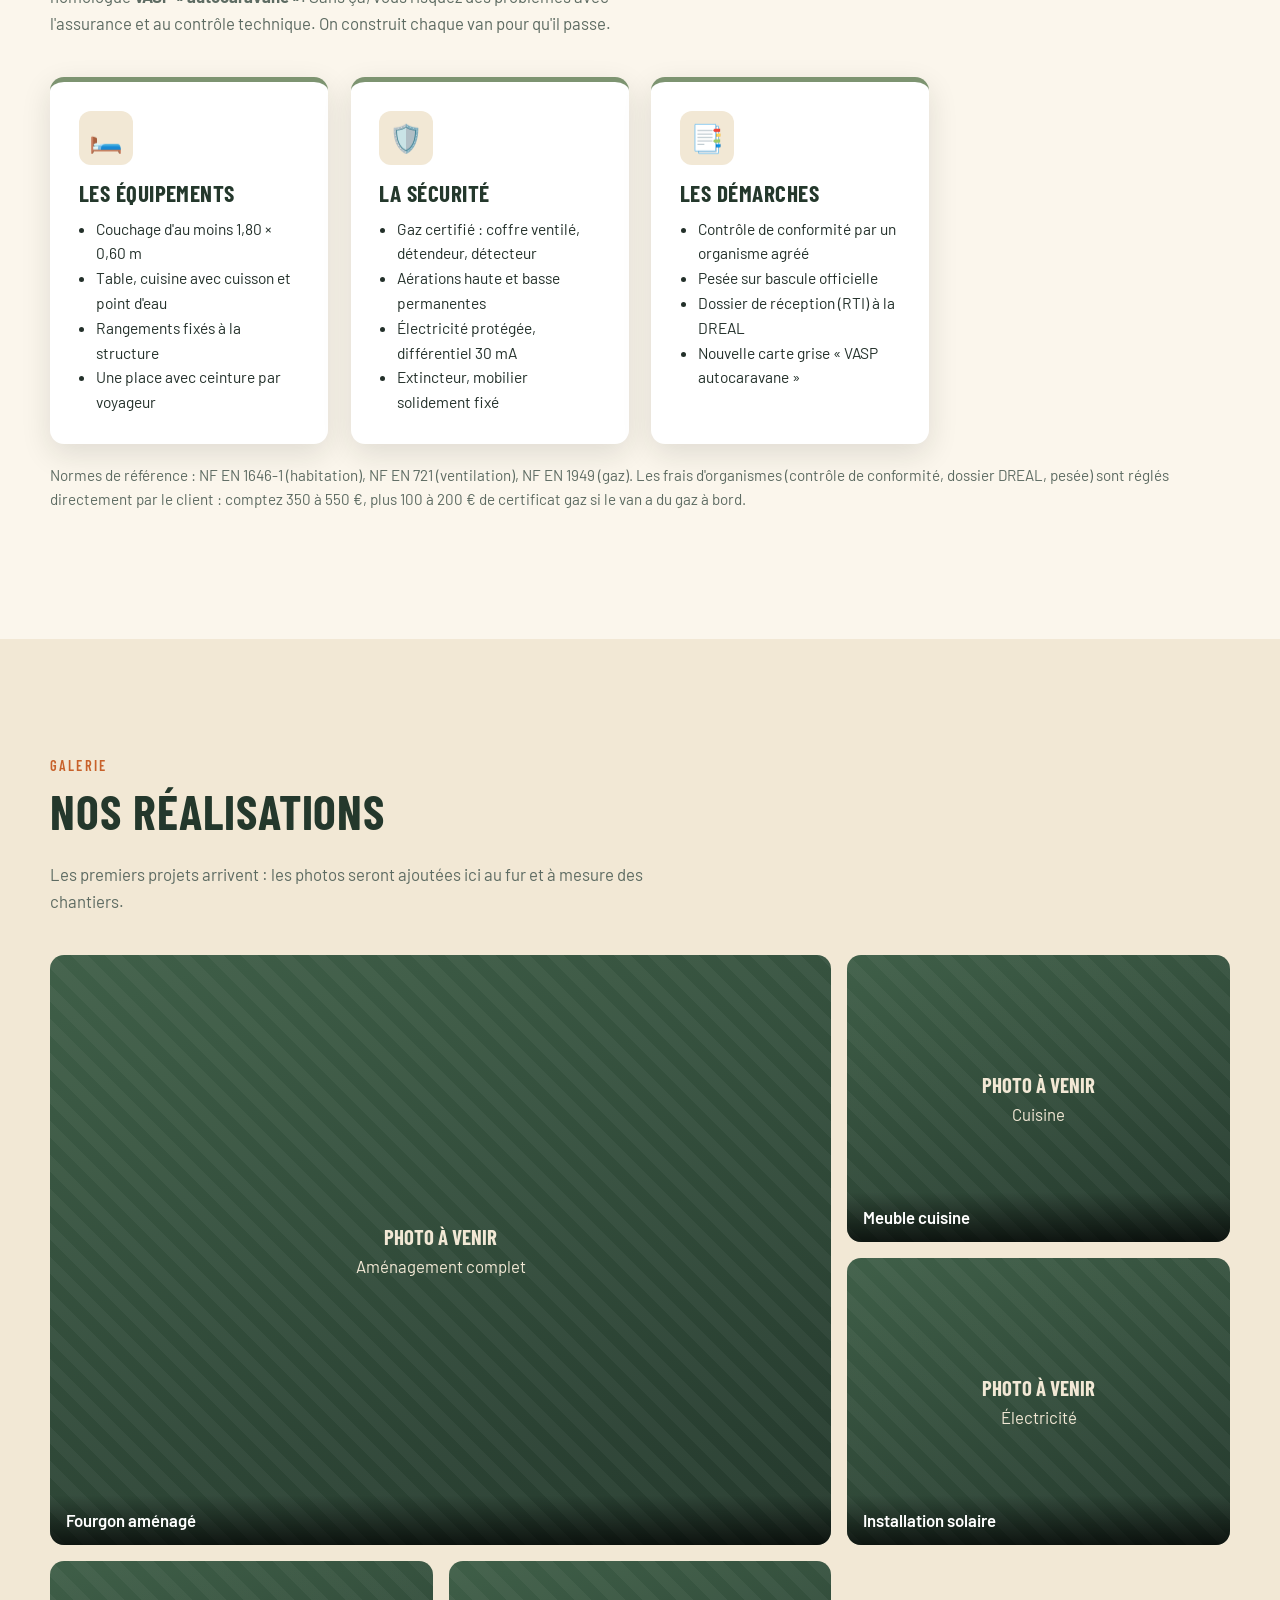
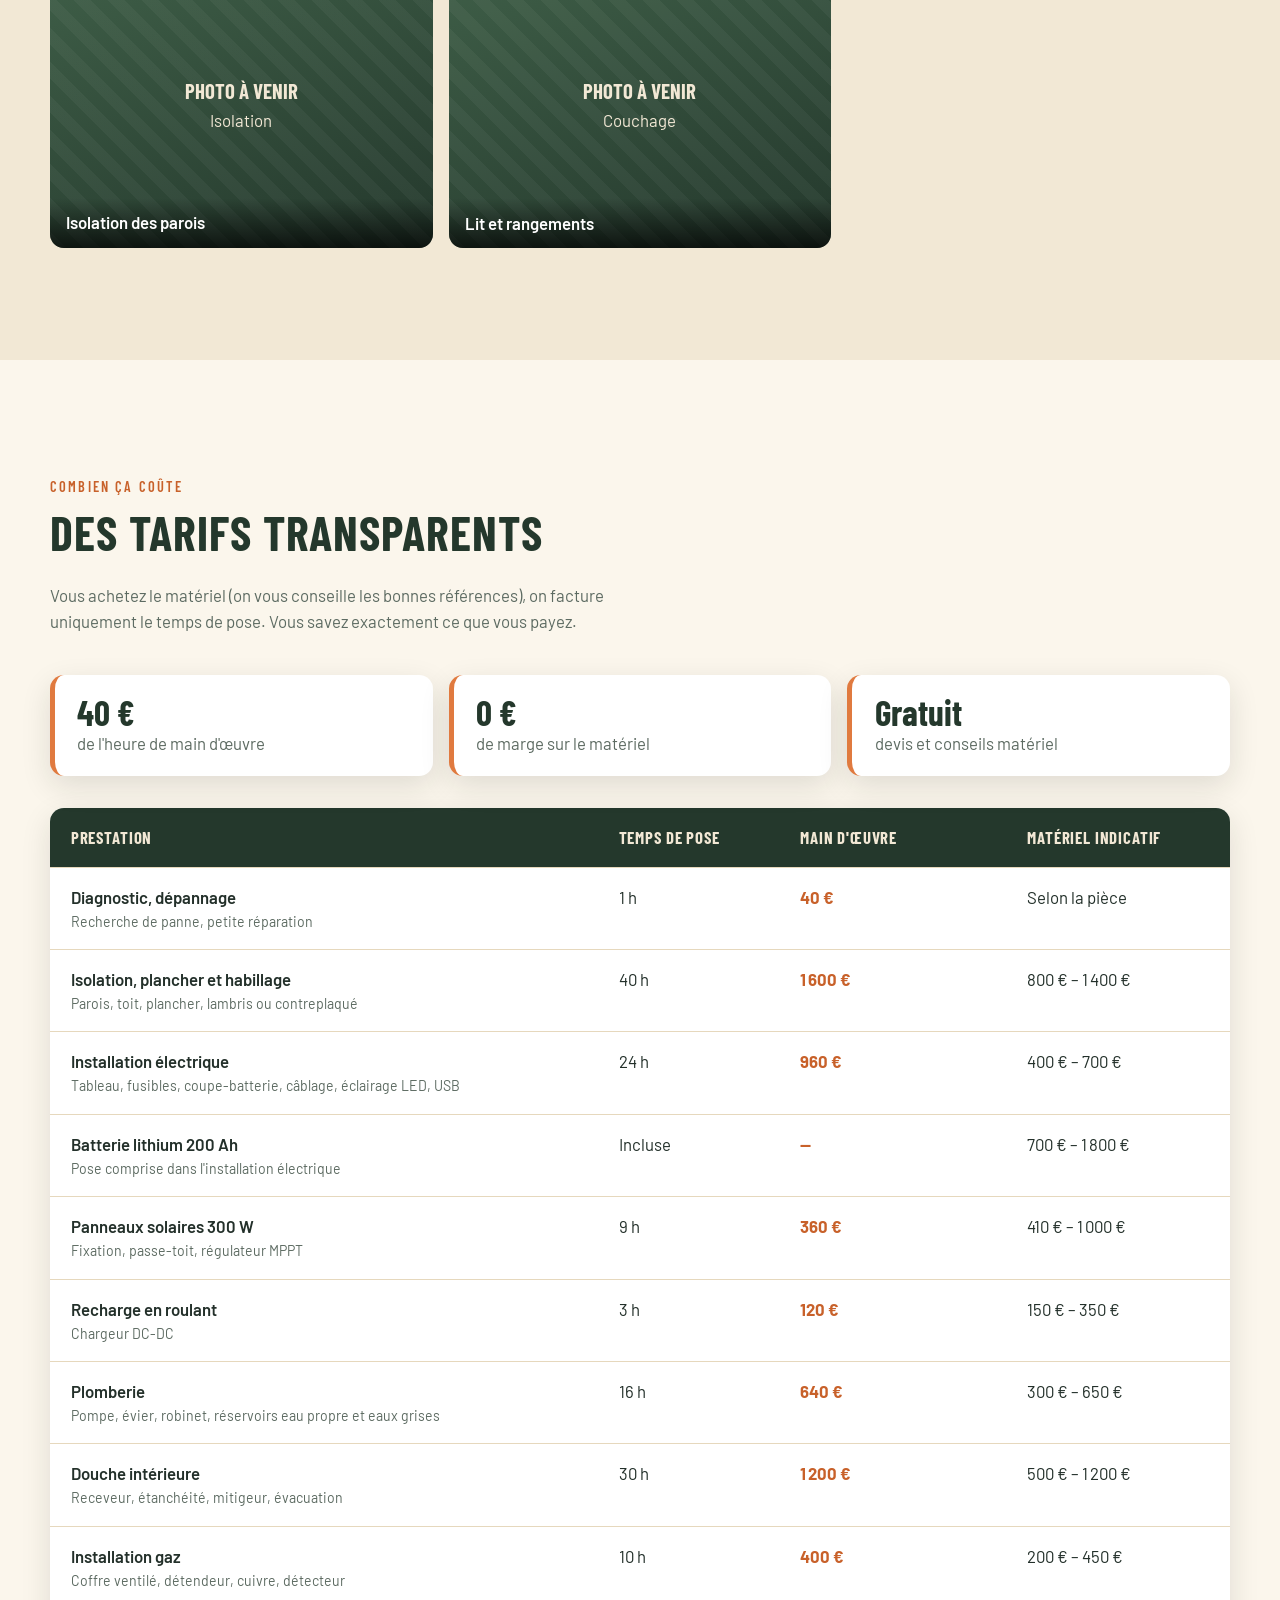
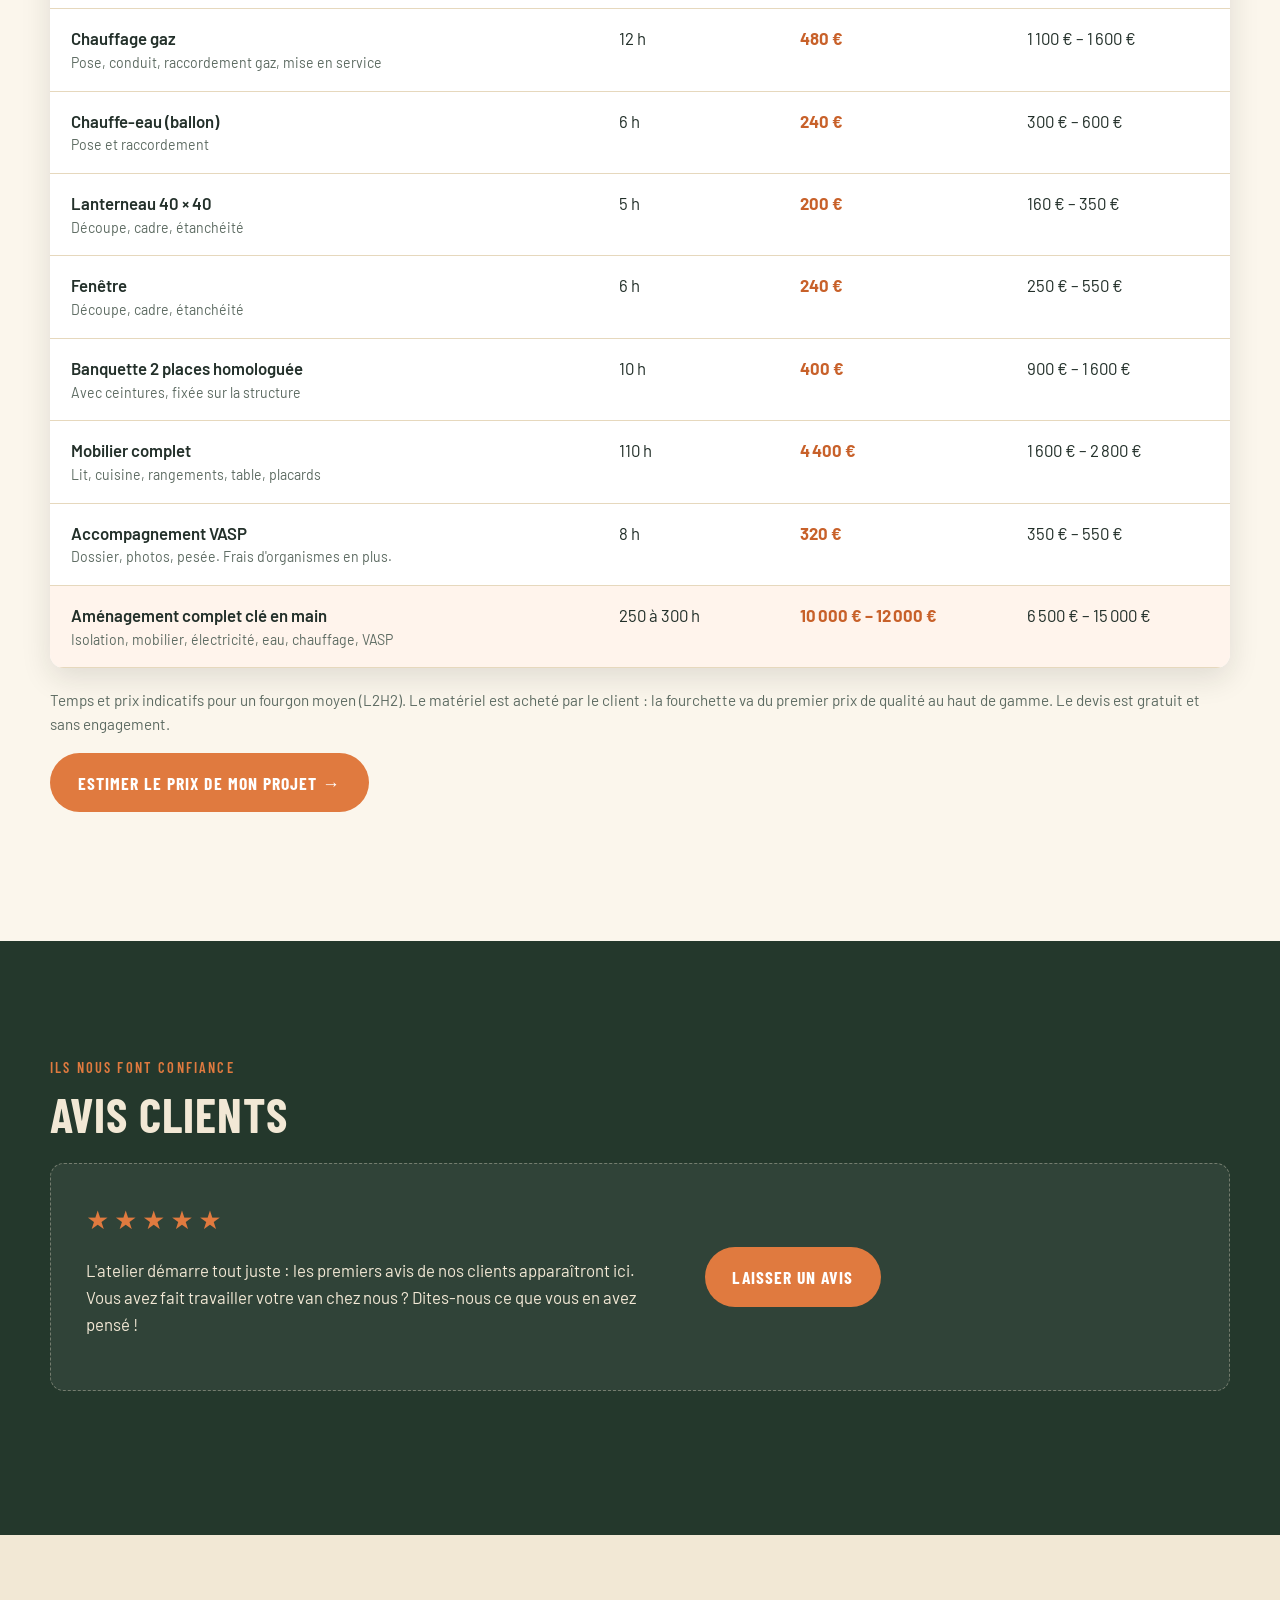
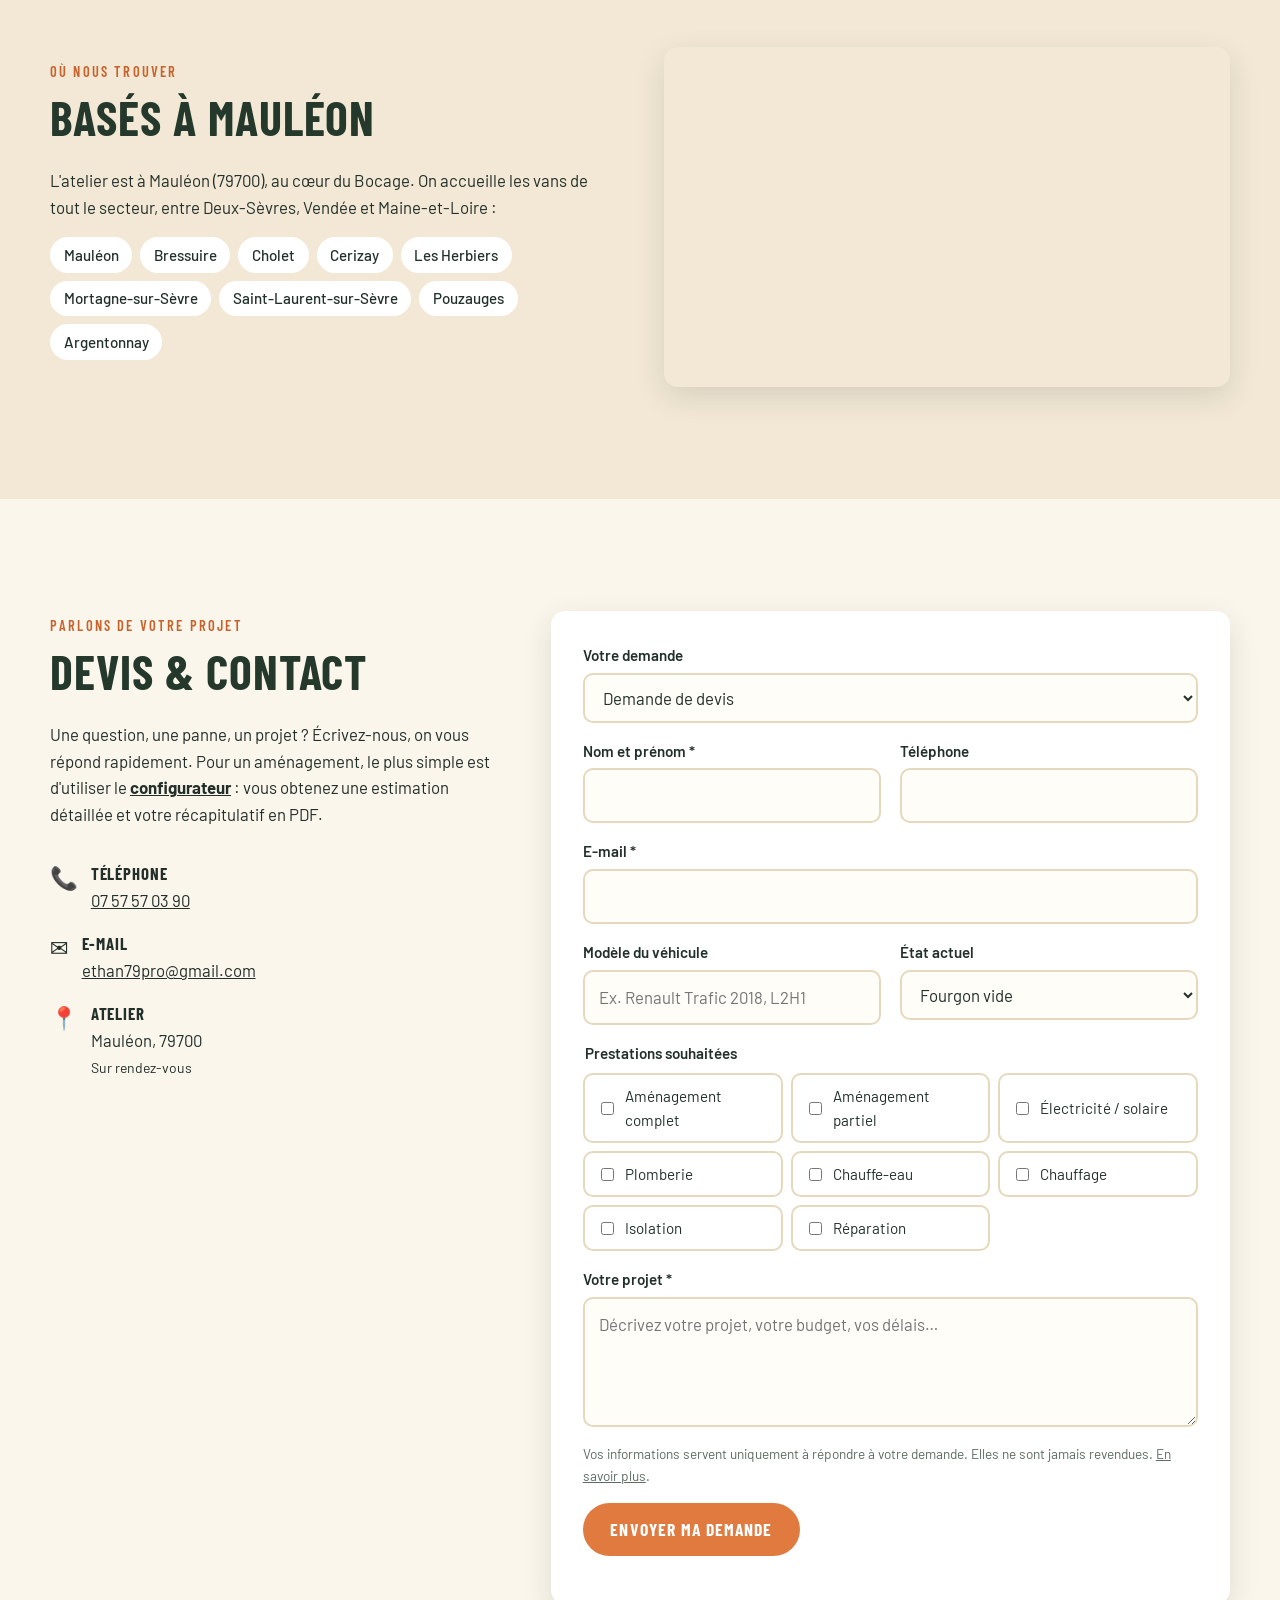
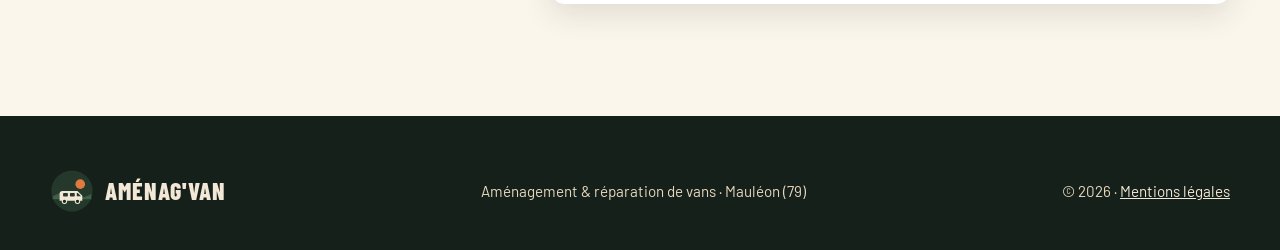
==== commit e00c504b: "Coordonnées réelles de l'atelier (e-mail et téléphone) Co-Authored-By: Claude Opus 5.5 <noreply@anth" ====
--- a/index.html
+++ b/index.html
@@ -21,6 +21,8 @@
     "@type": "AutoRepair",
     "name": "Aménag'Van",
     "url": "https://amenagvan.github.io/",
+    "telephone": "+33757570390",
+    "email": "ethan79pro@gmail.com",
     "logo": "https://amenagvan.github.io/assets/logo.svg",
     "description": "Aménagement complet ou partiel et réparation de vans et fourgons : électricité, solaire, plomberie, isolation, chauffage gaz, homologation VASP.",
     "address": { "@type": "PostalAddress", "addressLocality": "Mauléon", "postalCode": "79700", "addressRegion": "Deux-Sèvres", "addressCountry": "FR" },
@@ -31,7 +33,7 @@
   <link rel="preconnect" href="https://fonts.googleapis.com">
   <link rel="preconnect" href="https://fonts.gstatic.com" crossorigin>
   <link href="https://fonts.googleapis.com/css2?family=Barlow:wght@400;500;600;700&family=Barlow+Condensed:wght@600;700;800&display=swap" rel="stylesheet">
-  <link rel="stylesheet" href="css/style.css?v=3">
+  <link rel="stylesheet" href="css/style.css?v=4">
 </head>
 <body>
 
@@ -307,8 +309,8 @@
       <h2>Devis & contact</h2>
       <p>Une question, une panne, un projet ? Écrivez-nous, on vous répond rapidement. Pour un aménagement, le plus simple est d'utiliser le <a href="configurateur.html"><strong>configurateur</strong></a> : vous obtenez une estimation détaillée et votre récapitulatif en PDF.</p>
       <ul class="infos-contact">
-        <li><span>📞</span><div><strong>Téléphone</strong><a href="tel:+33600000000" data-config="tel">06 00 00 00 00</a></div></li>
-        <li><span>✉️</span><div><strong>E-mail</strong><a href="mailto:contact@exemple.fr" data-config="email">contact@exemple.fr</a></div></li>
+        <li><span>📞</span><div><strong>Téléphone</strong><a href="tel:+33757570390" data-config="tel">07 57 57 03 90</a></div></li>
+        <li><span>✉️</span><div><strong>E-mail</strong><a href="mailto:ethan79pro@gmail.com" data-config="email">ethan79pro@gmail.com</a></div></li>
         <li><span>📍</span><div><strong>Atelier</strong>Mauléon, 79700<br><small>Sur rendez-vous</small></div></li>
       </ul>
     </div>
@@ -371,8 +373,8 @@
   </div>
 </footer>
 
-<script src="js/config.js?v=3"></script>
-<script src="js/tarifs.js?v=3"></script>
-<script src="js/main.js?v=3"></script>
+<script src="js/config.js?v=4"></script>
+<script src="js/tarifs.js?v=4"></script>
+<script src="js/main.js?v=4"></script>
 </body>
 </html>
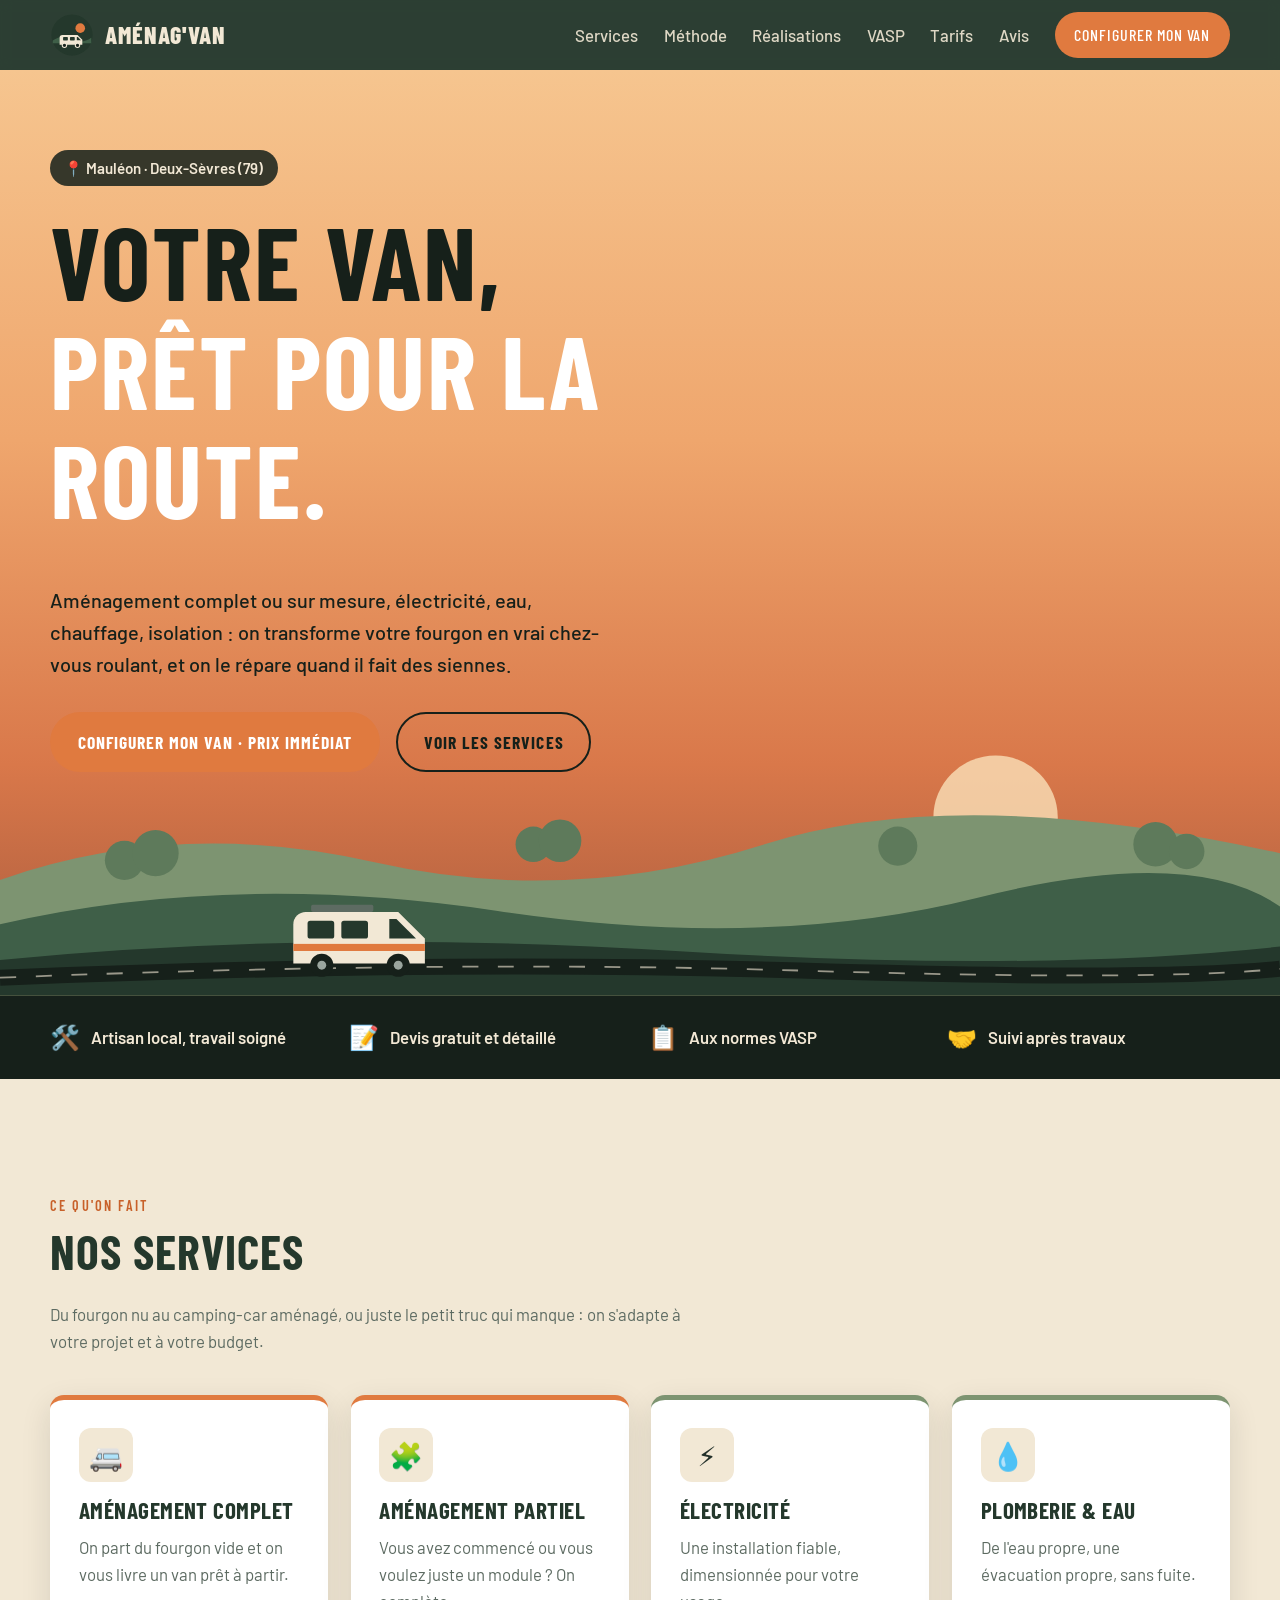
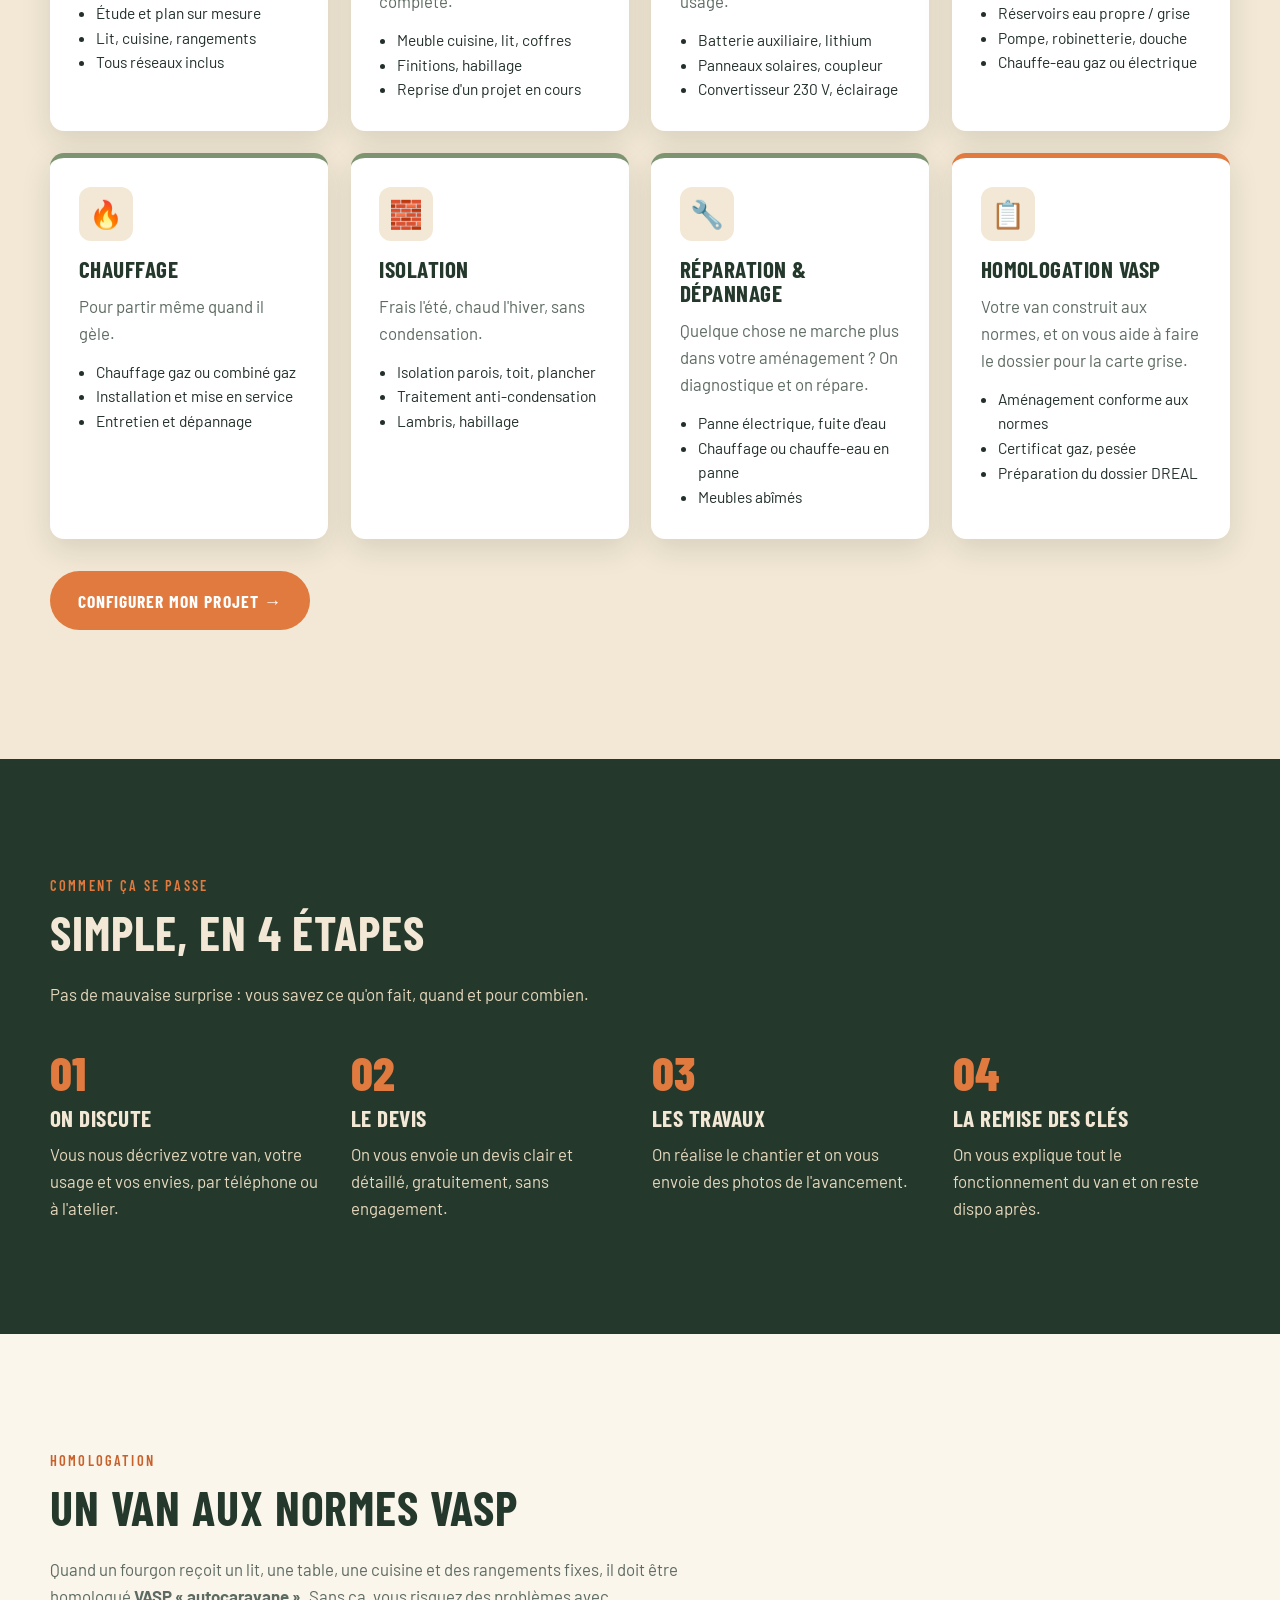
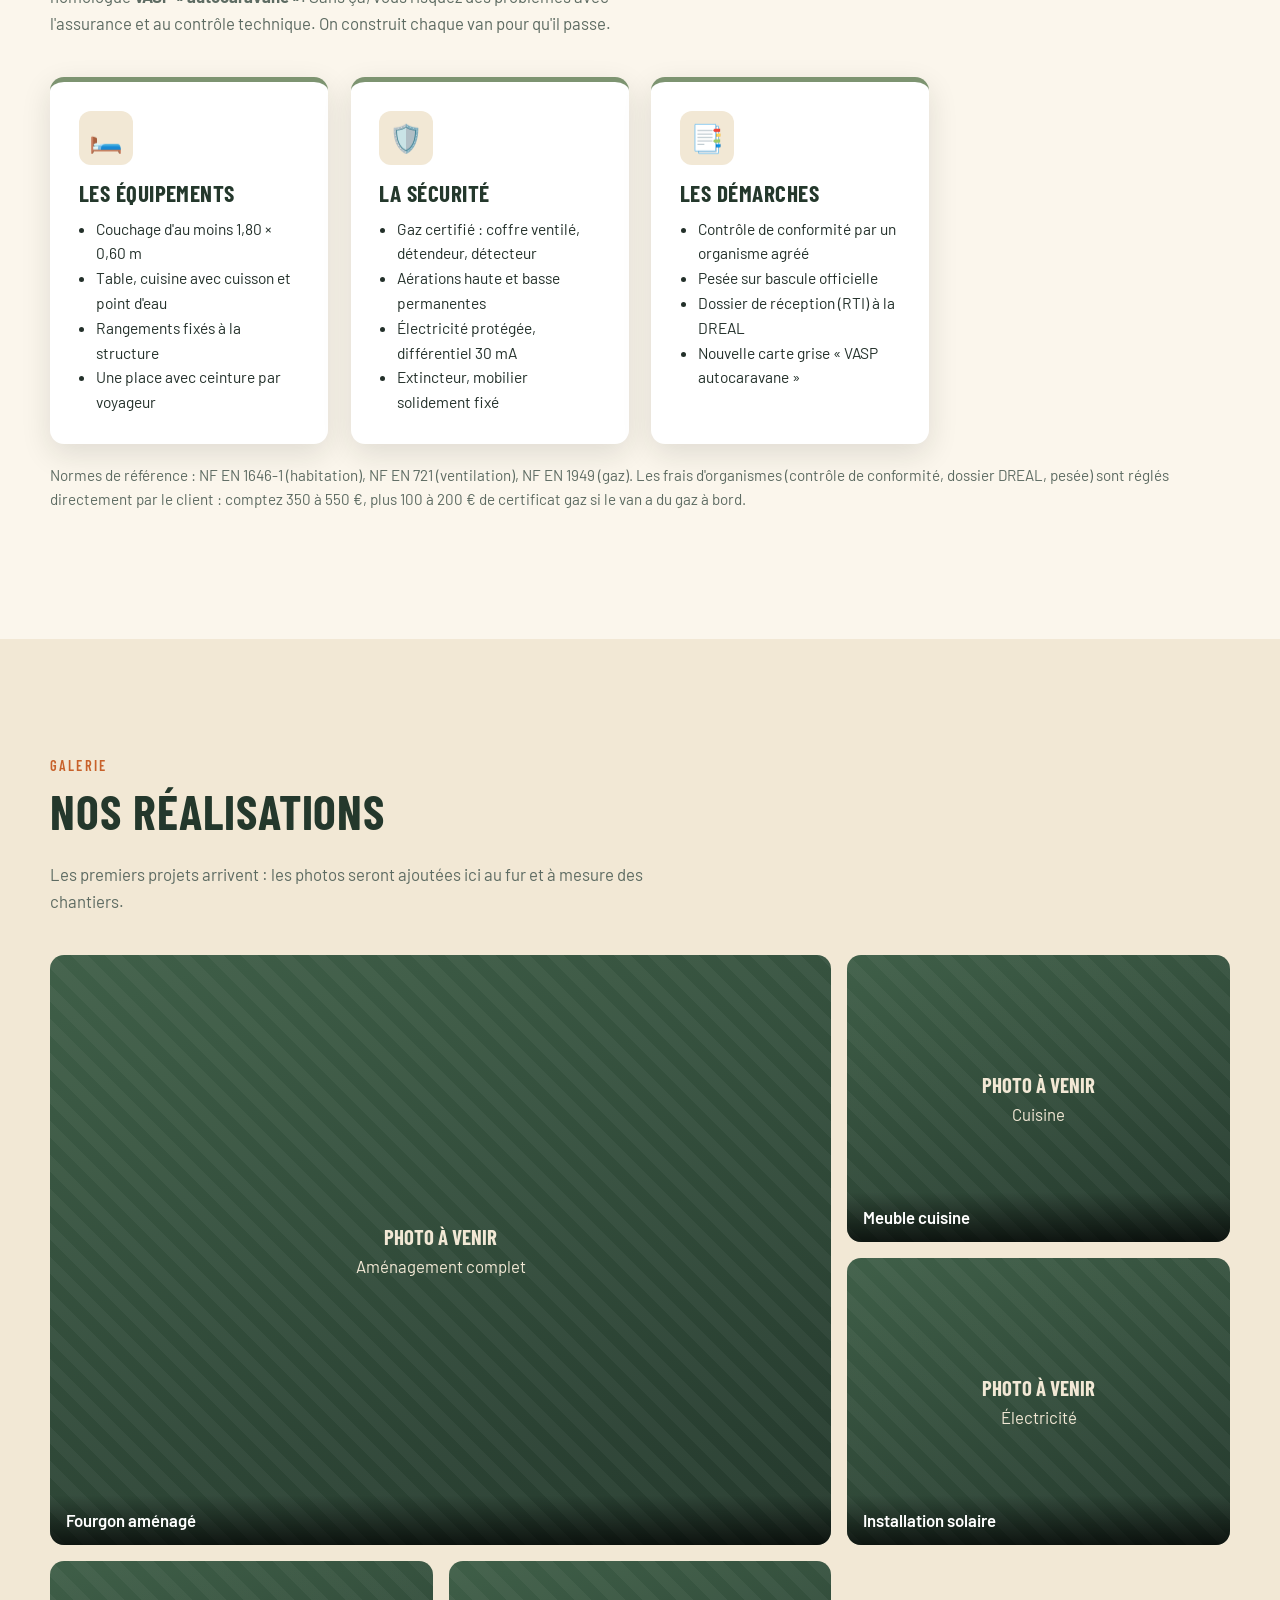
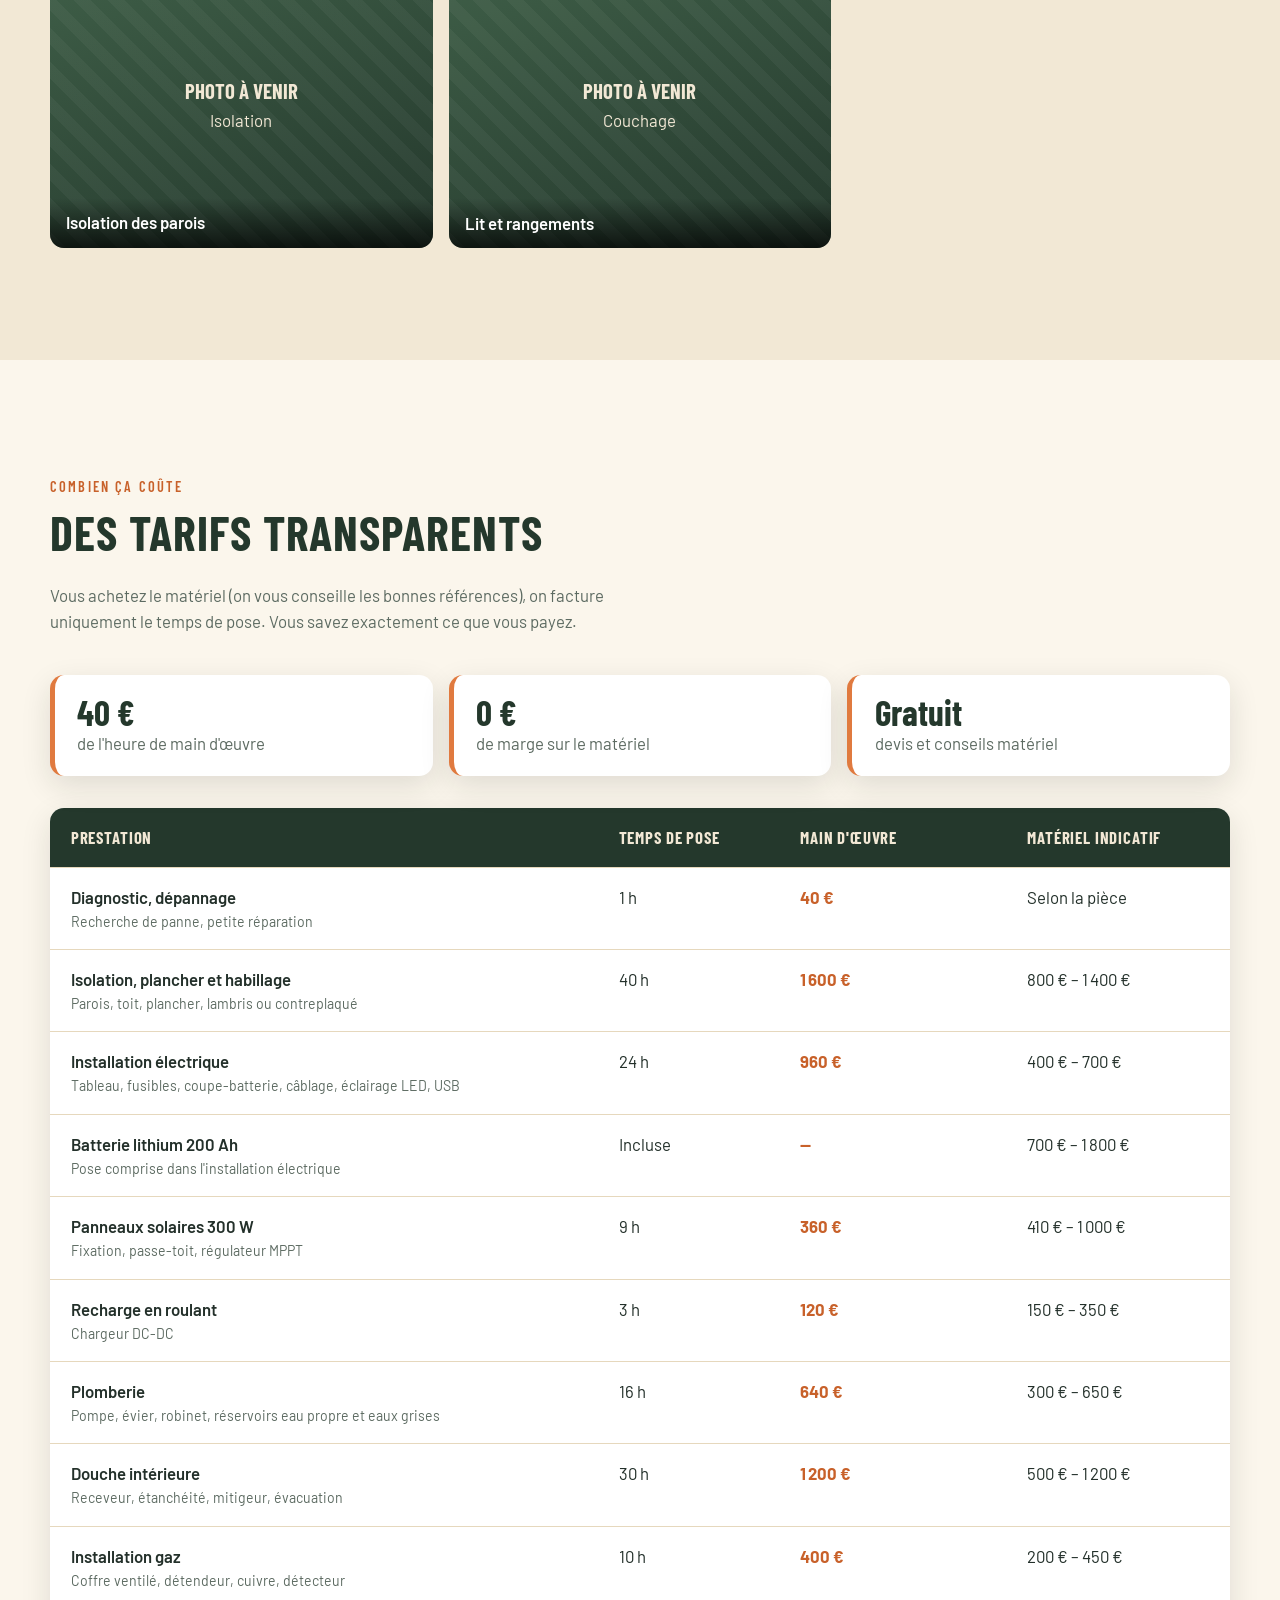
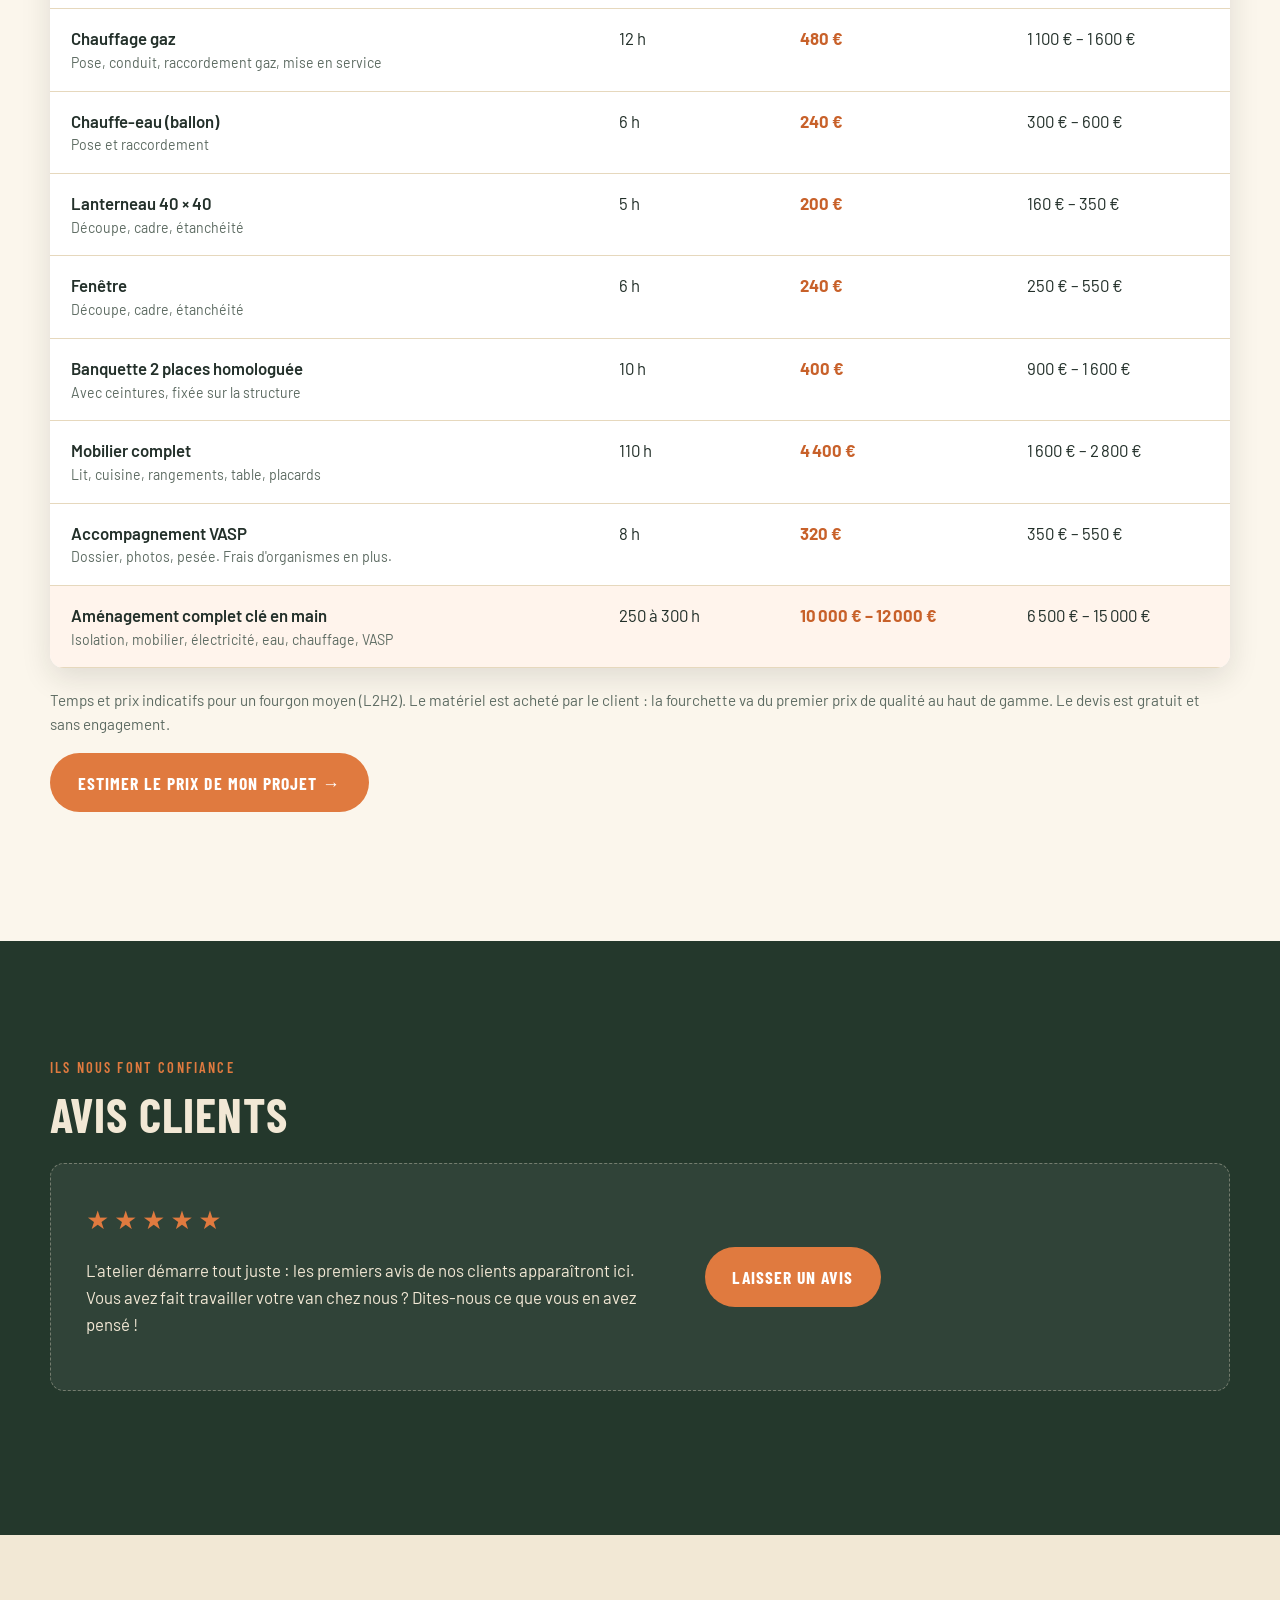
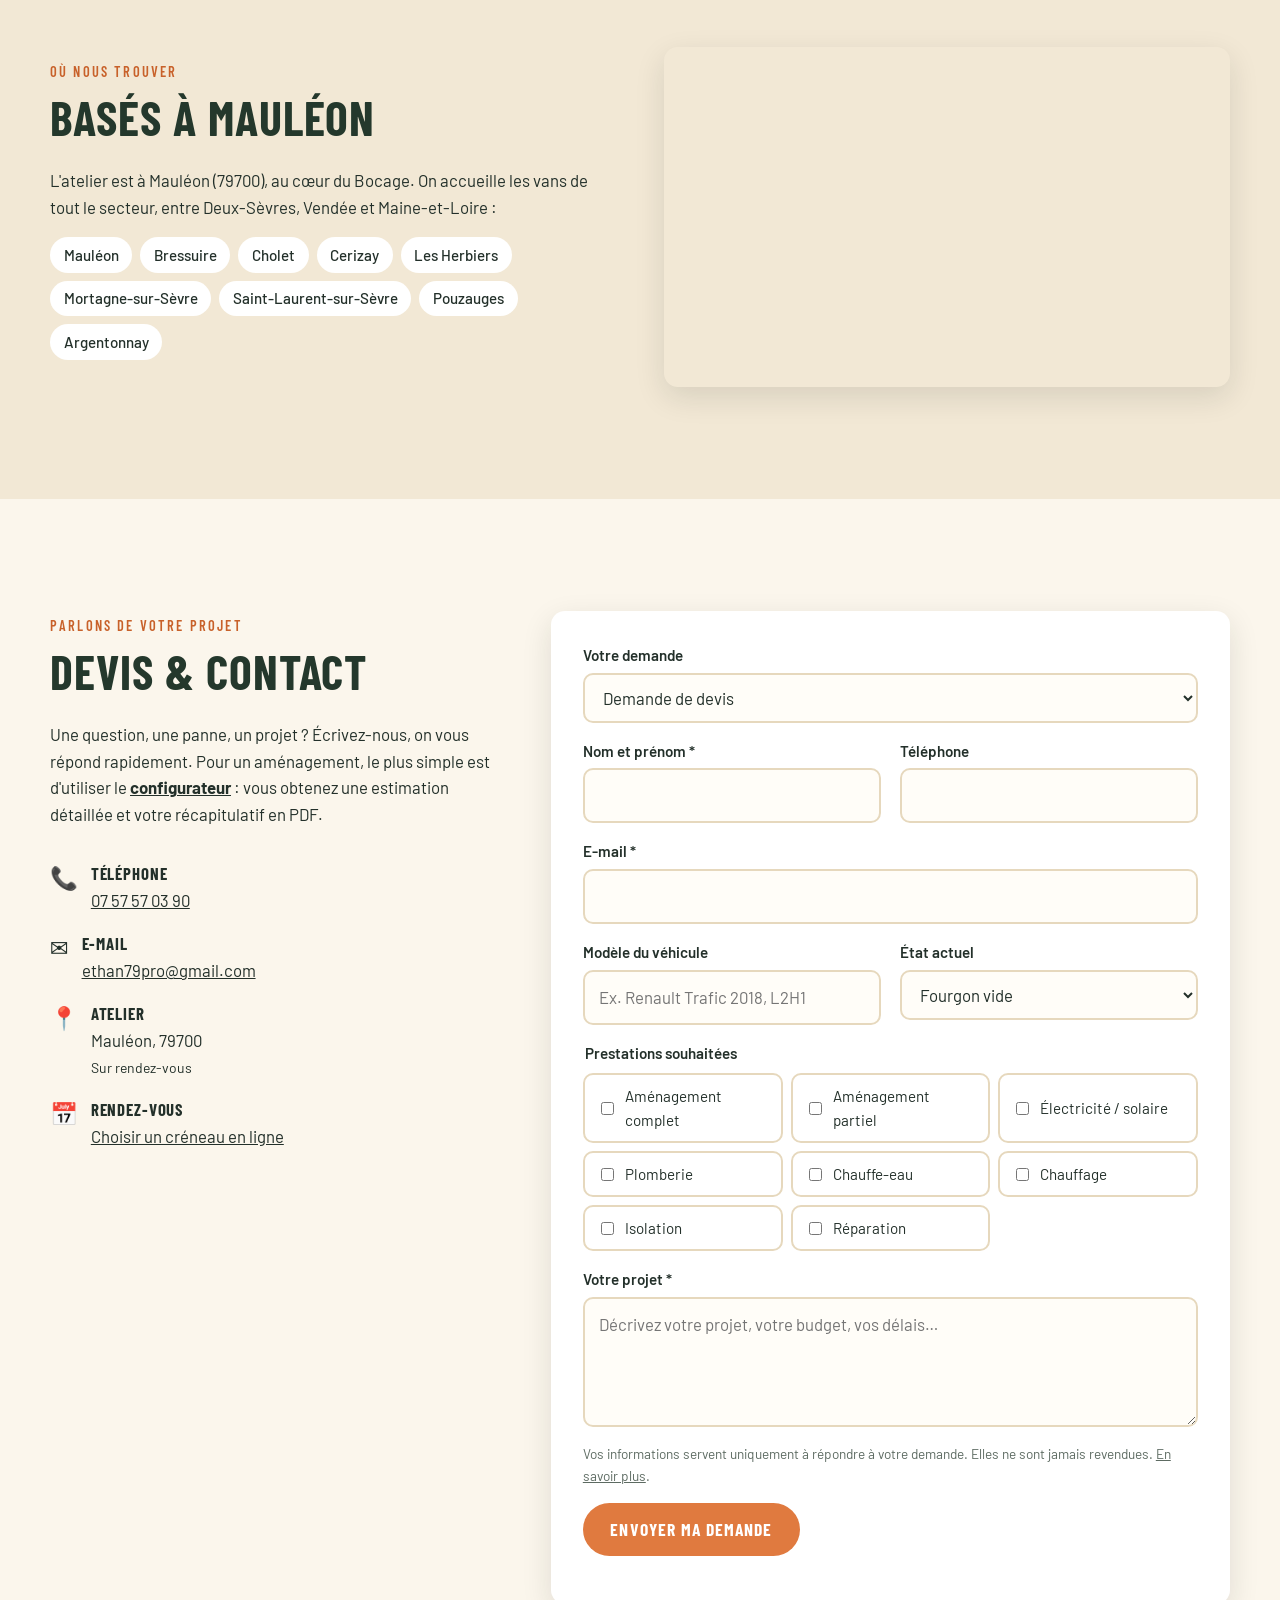
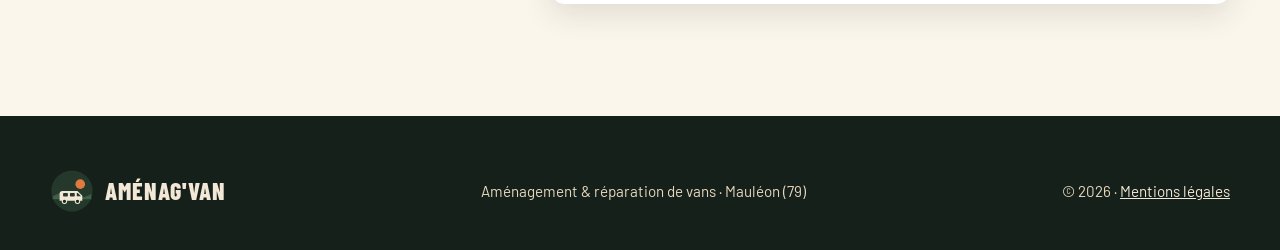
==== commit 01201325: "Gestion : solution mixte Indy + Google Agenda - Devis et factures retirés de l'appli (faits dans Ind" ====
--- a/index.html
+++ b/index.html
@@ -33,7 +33,7 @@
   <link rel="preconnect" href="https://fonts.googleapis.com">
   <link rel="preconnect" href="https://fonts.gstatic.com" crossorigin>
   <link href="https://fonts.googleapis.com/css2?family=Barlow:wght@400;500;600;700&family=Barlow+Condensed:wght@600;700;800&display=swap" rel="stylesheet">
-  <link rel="stylesheet" href="css/style.css?v=4">
+  <link rel="stylesheet" href="css/style.css?v=10">
 </head>
 <body>
 
@@ -312,6 +312,7 @@
         <li><span>📞</span><div><strong>Téléphone</strong><a href="tel:+33757570390" data-config="tel">07 57 57 03 90</a></div></li>
         <li><span>✉️</span><div><strong>E-mail</strong><a href="mailto:ethan79pro@gmail.com" data-config="email">ethan79pro@gmail.com</a></div></li>
         <li><span>📍</span><div><strong>Atelier</strong>Mauléon, 79700<br><small>Sur rendez-vous</small></div></li>
+        <li data-rdv hidden><span>📅</span><div><strong>Rendez-vous</strong><a data-config="rdv" href="#" target="_blank" rel="noopener">Choisir un créneau en ligne</a></div></li>
       </ul>
     </div>
 
@@ -373,8 +374,8 @@
   </div>
 </footer>
 
-<script src="js/config.js?v=4"></script>
-<script src="js/tarifs.js?v=4"></script>
-<script src="js/main.js?v=4"></script>
+<script src="js/config.js?v=10"></script>
+<script src="js/tarifs.js?v=10"></script>
+<script src="js/main.js?v=10"></script>
 </body>
 </html>
